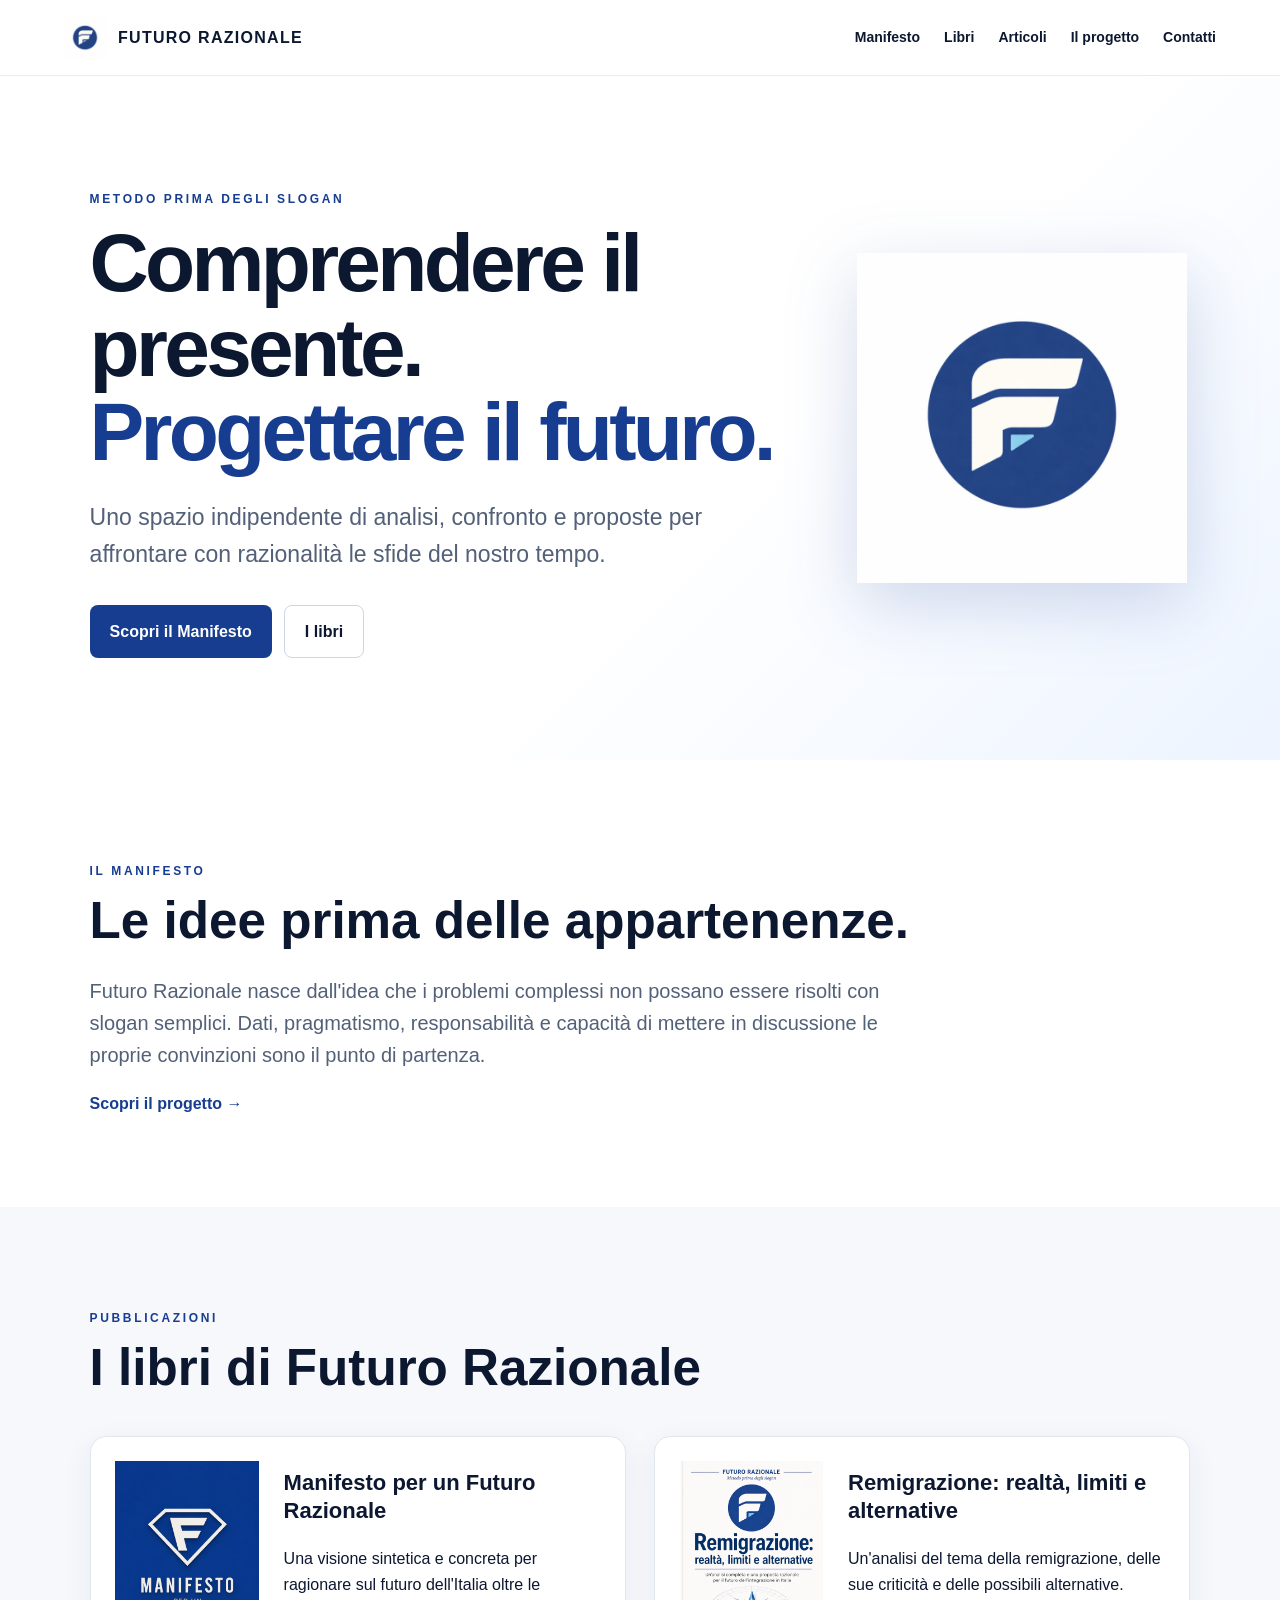
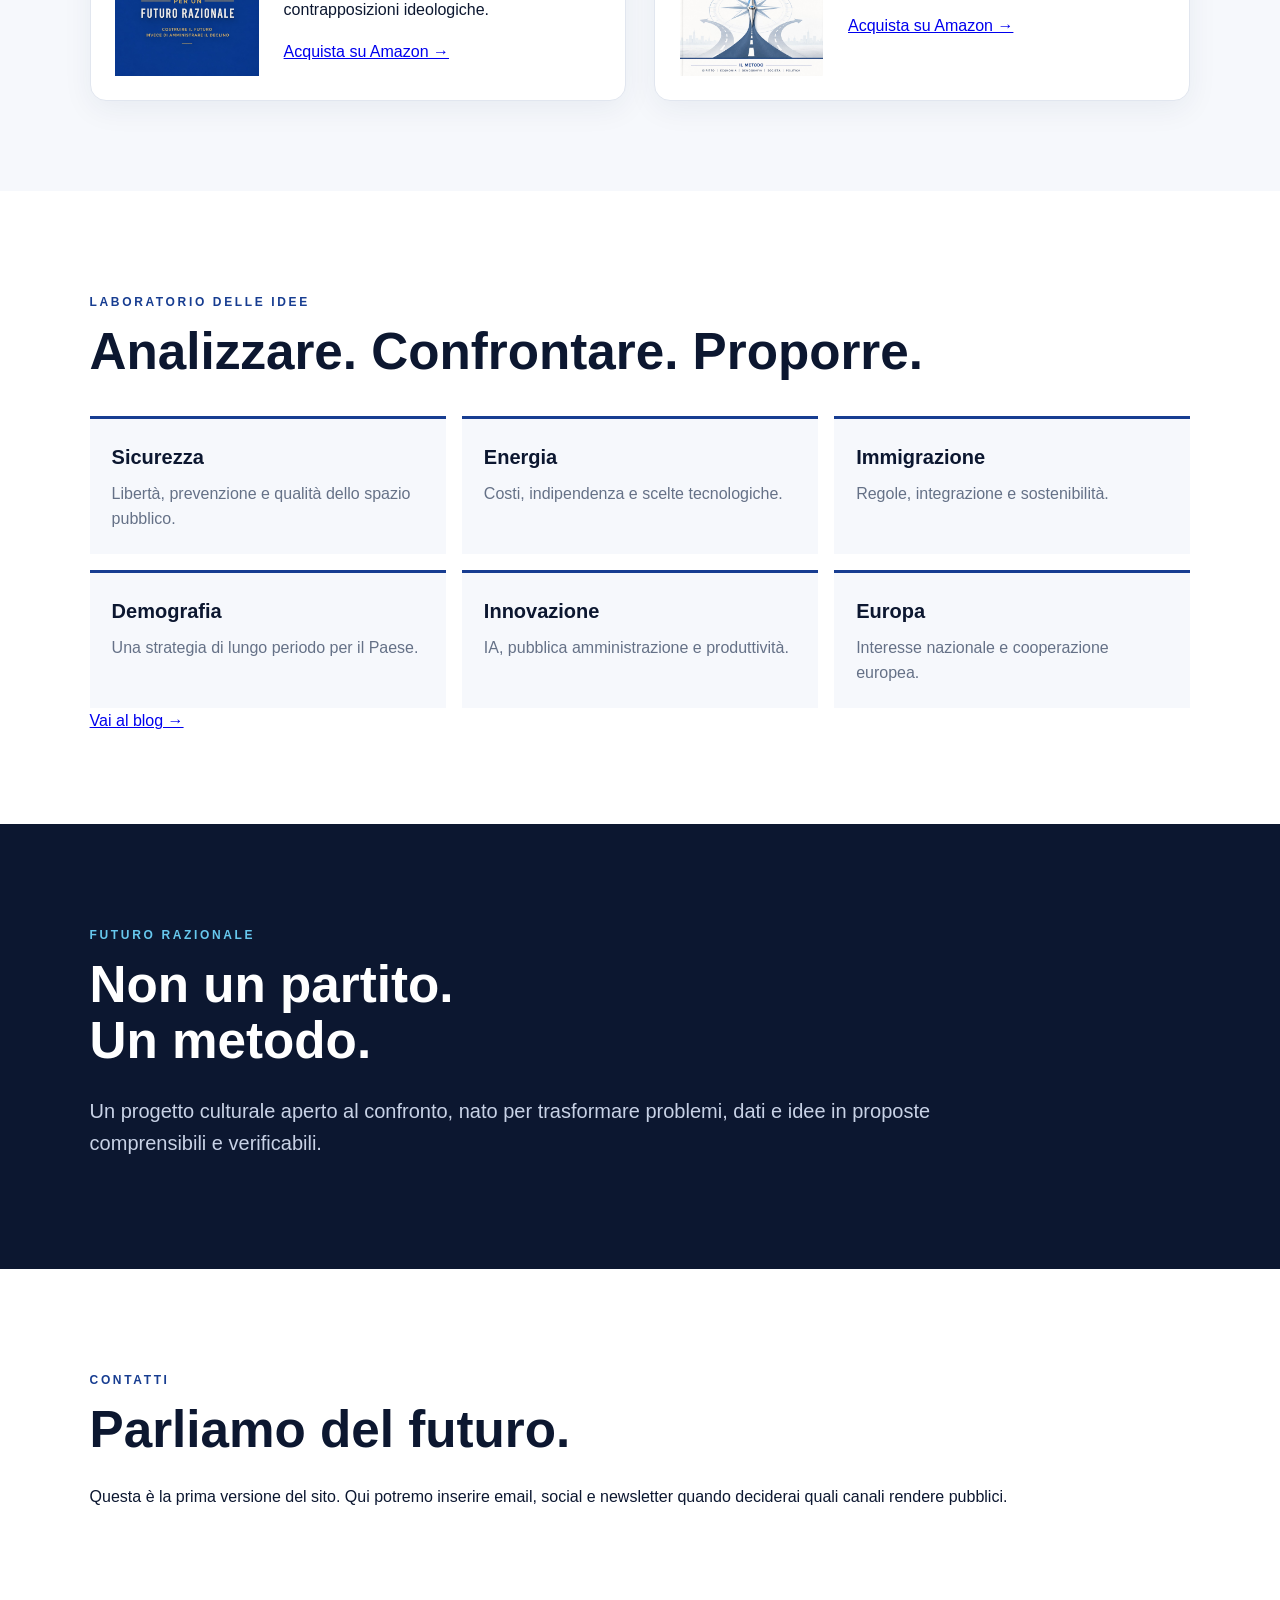
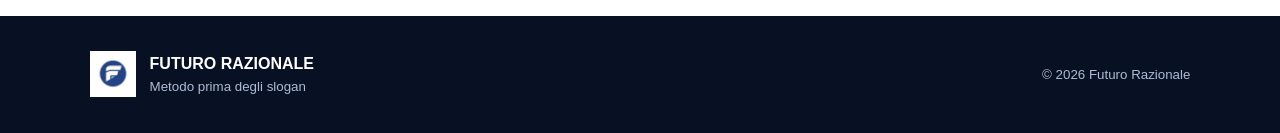
==== index.html @ 42961131 "Update index.html" ====
<!doctype html><html lang="it"><head><meta charset="utf-8"><meta name="viewport" content="width=device-width,initial-scale=1"><title>Futuro Razionale</title><meta name="description" content="Futuro Razionale: metodo prima degli slogan. Idee, analisi e proposte per il futuro."><link rel="icon" href="assets/logo.png"><link rel="stylesheet" href="style.css"></head><body>
<header><a class="brand" href="#home"><img src="assets/logo.png" alt="Logo Futuro Razionale"><span>FUTURO RAZIONALE</span></a><button id="menu"class="menu-toggle" aria-label="Apri menu">☰</button><nav id="nav"class="nav-links"><a href="manifesto.html">Manifesto</a><a href="#libri">Libri</a><a href="#articoli">Articoli</a><a href="#progetto">Il progetto</a><a href="#contatti">Contatti</a></nav></header>
<main><section class="hero" id="home"><div><p class="eyebrow">METODO PRIMA DEGLI SLOGAN</p><h1>Comprendere il presente.<br><span>Progettare il futuro.</span></h1><p class="lead">Uno spazio indipendente di analisi, confronto e proposte per affrontare con razionalità le sfide del nostro tempo.</p><div class="actions"><a class="primary" href="manifesto.html">Scopri il Manifesto</a><a class="secondary" href="#libri">I libri</a></div></div><img class="hero-logo" src="assets/logo.png" alt="Futuro Razionale"></section>
<section id="manifesto" class="section intro"><p class="eyebrow">IL MANIFESTO</p><h2>Le idee prima delle appartenenze.</h2><p>Futuro Razionale nasce dall'idea che i problemi complessi non possano essere risolti con slogan semplici. Dati, pragmatismo, responsabilità e capacità di mettere in discussione le proprie convinzioni sono il punto di partenza.</p><a class="textlink" href="progetto.html">Scopri il progetto →</a></section>
<section id="libri" class="section alt"><p class="eyebrow">PUBBLICAZIONI</p><h2>I libri di Futuro Razionale</h2><div class="books"><article><img src="assets/manifesto.png" alt="Copertina Manifesto per un Futuro Razionale"><div><h3>Manifesto per un Futuro Razionale</h3><p>Una visione sintetica e concreta per ragionare sul futuro dell'Italia oltre le contrapposizioni ideologiche.</p><a class="book-link" href="https://amzn.eu/d/0e67tnmH" target="_blank" rel="noopener noreferrer">Acquista su Amazon →</a></div></article><article><img src="assets/remigrazione.png" alt="Copertina Remigrazione: realtà, limiti e alternative"><div><h3>Remigrazione: realtà, limiti e alternative</h3><p>Un'analisi del tema della remigrazione, delle sue criticità e delle possibili alternative.</p><a class="book-link" href="https://amzn.eu/d/08onGRVN" target="_blank" rel="noopener noreferrer">Acquista su Amazon →</a></div></article></div></section>
<section id="articoli" class="section"><p class="eyebrow">LABORATORIO DELLE IDEE</p><h2>Analizzare. Confrontare. Proporre.</h2><div class="topics"><div><b>Sicurezza</b><span>Libertà, prevenzione e qualità dello spazio pubblico.</span></div><div><b>Energia</b><span>Costi, indipendenza e scelte tecnologiche.</span></div><div><b>Immigrazione</b><span>Regole, integrazione e sostenibilità.</span></div><div><b>Demografia</b><span>Una strategia di lungo periodo per il Paese.</span></div><div><b>Innovazione</b><span>IA, pubblica amministrazione e produttività.</span></div><div><b>Europa</b><span>Interesse nazionale e cooperazione europea.</span></div></div><a class="book-link" href="https://futuro-razionale.blogspot.com/" target="_blank" rel="noopener noreferrer">Vai al blog →</a></section>
<section id="progetto" class="section statement"><p class="eyebrow">FUTURO RAZIONALE</p><h2>Non un partito.<br>Un metodo.</h2><p>Un progetto culturale aperto al confronto, nato per trasformare problemi, dati e idee in proposte comprensibili e verificabili.</p></section>
<section id="contatti" class="section"><p class="eyebrow">CONTATTI</p><h2>Parliamo del futuro.</h2><p>Questa è la prima versione del sito. Qui potremo inserire email, social e newsletter quando deciderai quali canali rendere pubblici.</p></section></main>
<footer><img src="assets/logo.png" alt=""><div><b>FUTURO RAZIONALE</b><small>Metodo prima degli slogan</small></div><small>© 2026 Futuro Razionale</small></footer><script src="script.js"></script></body></html>
---- style.css ----
:root{--blue:#173d91;--dark:#0c1730;--sky:#67c8ee;--paper:#f6f8fc;--gold:#c7a45b}*{box-sizing:border-box}html{scroll-behavior:smooth}body{margin:0;font-family:Arial,Helvetica,sans-serif;color:var(--dark);background:#fff;line-height:1.6}header{height:76px;display:flex;align-items:center;justify-content:space-between;padding:0 max(5vw,22px);position:sticky;top:0;background:rgba(255,255,255,.96);backdrop-filter:blur(10px);z-index:5;border-bottom:1px solid #e8ecf4}.brand{display:flex;align-items:center;gap:12px;text-decoration:none;color:var(--dark);font-weight:800;letter-spacing:.08em}.brand img{width:42px;height:42px}nav{display:flex;gap:24px}nav a{text-decoration:none;color:var(--dark);font-size:14px;font-weight:700}#menu{display:none;border:0;background:none;font-size:26px}.hero{min-height:76vh;display:grid;grid-template-columns:1.35fr .65fr;align-items:center;gap:5vw;padding:80px max(7vw,24px);background:linear-gradient(135deg,#fff 58%,#edf4ff)}h1{font-size:clamp(44px,7vw,82px);line-height:1.03;letter-spacing:-.045em;margin:.15em 0 .3em;max-width:900px}h1 span{color:var(--blue)}.lead{font-size:clamp(18px,2vw,23px);max-width:720px;color:#526078}.eyebrow{font-size:12px;font-weight:900;letter-spacing:.22em;color:var(--blue)}.hero-logo{width:min(330px,75vw);justify-self:center;filter:drop-shadow(0 20px 35px #173d9130)}.actions{display:flex;gap:12px;margin-top:32px;flex-wrap:wrap}.actions a,.textlink{font-weight:800;text-decoration:none}.primary{background:var(--blue);color:white;padding:14px 20px;border-radius:8px}.secondary{border:1px solid #cdd6e6;color:var(--dark);padding:13px 20px;border-radius:8px}.section{padding:90px max(7vw,24px)}.section h2{font-size:clamp(32px,4vw,52px);line-height:1.1;margin:.2em 0 .5em}.intro p:not(.eyebrow),.statement p:not(.eyebrow){font-size:20px;max-width:850px;color:#526078}.textlink{color:var(--blue)}.alt{background:var(--paper)}.books{display:grid;grid-template-columns:1fr 1fr;gap:28px;margin-top:40px}.books article{background:#fff;border:1px solid #e1e6ef;border-radius:16px;padding:24px;display:grid;grid-template-columns:145px 1fr;gap:24px;box-shadow:0 8px 30px #152b5210}.books img{width:145px;max-height:215px;object-fit:contain}.books h3{margin-top:8px;font-size:22px;line-height:1.25}.soon{font-size:13px;color:#738099;font-weight:bold}.topics{display:grid;grid-template-columns:repeat(3,1fr);gap:16px;margin-top:35px}.topics div{border-top:3px solid var(--blue);padding:22px;background:var(--paper);min-height:135px}.topics b{display:block;font-size:20px;margin-bottom:8px}.topics span{color:#657187}.statement{background:var(--dark);color:#fff}.statement .eyebrow{color:var(--sky)}.statement p:not(.eyebrow){color:#c8d2e6}footer{padding:35px max(7vw,24px);display:flex;align-items:center;gap:14px;background:#081124;color:#fff}footer img{width:46px}footer div{display:flex;flex-direction:column;margin-right:auto}footer small{color:#aebbd3}@media(max-width:760px){header{height:68px}.brand span{font-size:13px}#menu{display:block}nav{display:none;position:absolute;top:68px;left:0;right:0;background:white;padding:20px 24px;flex-direction:column;border-bottom:1px solid #ddd}nav.open{display:flex}.hero{grid-template-columns:1fr;padding-top:55px}.hero-logo{width:190px;grid-row:1;justify-self:start}.books{grid-template-columns:1fr}.books article{grid-template-columns:105px 1fr}.books img{width:105px}.topics{grid-template-columns:1fr 1fr}.section{padding-top:65px;padding-bottom:65px}}@media(max-width:470px){.topics{grid-template-columns:1fr}.books article{grid-template-columns:1fr}.books img{width:135px}.hero-logo{width:150px}}
/* ===== PAGINA IL PROGETTO ===== */

.content-grid {
  display: grid;
  grid-template-columns: repeat(3, 1fr);
  gap: 24px;
  margin-top: 32px;
}

.content-card {
  background: #ffffff;
  border: 1px solid #e4e9f2;
  border-radius: 22px;
  padding: 28px;
  box-shadow: 0 10px 30px rgba(20, 55, 110, 0.06);
}

.content-card h3 {
  margin-top: 0;
  margin-bottom: 14px;
  font-size: 1.35rem;
  color: #0d1b38;
}

.content-card p {
  margin: 0;
  line-height: 1.7;
  color: #5d687b;
}

.principles {
  display: grid;
  grid-template-columns: repeat(2, 1fr);
  gap: 24px;
  margin-top: 32px;
}

.principle {
  background: #ffffff;
  border-radius: 20px;
  padding: 26px;
  border: 1px solid #e5eaf2;
}

.principle h3 {
  margin-top: 0;
  margin-bottom: 12px;
  color: #0d1b38;
}

.principle p {
  margin: 0;
  line-height: 1.7;
  color: #5d687b;
}

.narrow {
  max-width: 820px;
}

.body-text {
  font-size: 1.08rem;
  line-height: 1.8;
  color: #5d687b;
  margin-bottom: 20px;
}

.section-light {
  background: #f6f8fc;
}

.section-blue {
  background: #173f91;
  color: #ffffff;
}

.eyebrow-light {
  color: #9ddfff;
}

.light-title {
  color: #ffffff;
}

.light-text {
  color: rgba(255, 255, 255, 0.86);
  font-size: 1.08rem;
  line-height: 1.8;
  margin-bottom: 28px;
}

.button-light {
  display: inline-block;
  background: #ffffff;
  color: #173f91;
  padding: 14px 22px;
  border-radius: 12px;
  text-decoration: none;
  font-weight: 700;
}

.progetto-page .hero {
  padding-top: 72px;
  padding-bottom: 72px;
}

.progetto-page .hero-grid {
  align-items: center;
  gap: 56px;
}

.progetto-page .hero-visual img {
  width: min(100%, 360px);
  max-width: 360px;
  margin: 0 auto;
  display: block;
}

.progetto-page .section {
  padding-top: 84px;
  padding-bottom: 84px;
}

@media (max-width: 800px) {

  .content-grid,
  .principles {
    grid-template-columns: 1fr;
  }

  .progetto-page .hero {
    padding-top: 48px;
    padding-bottom: 48px;
  }

  .progetto-page .hero-grid {
    gap: 32px;
  }

  .progetto-page .hero-visual img {
    width: 210px;
    max-width: 210px;
  }

  .progetto-page .section {
    padding-top: 58px;
    padding-bottom: 58px;
  }

  .content-card,
  .principle {
    padding: 22px;
  }

  .body-text,
  .light-text {
    font-size: 1rem;
    line-height: 1.7;
  }
}
/* Menu mobile Home */
#nav {
  display: none;
}

#nav.open {
  display: flex;
  flex-direction: column;
  gap: 16px;
}

@media (min-width: 801px) {
  #nav {
    display: flex;
  }
}
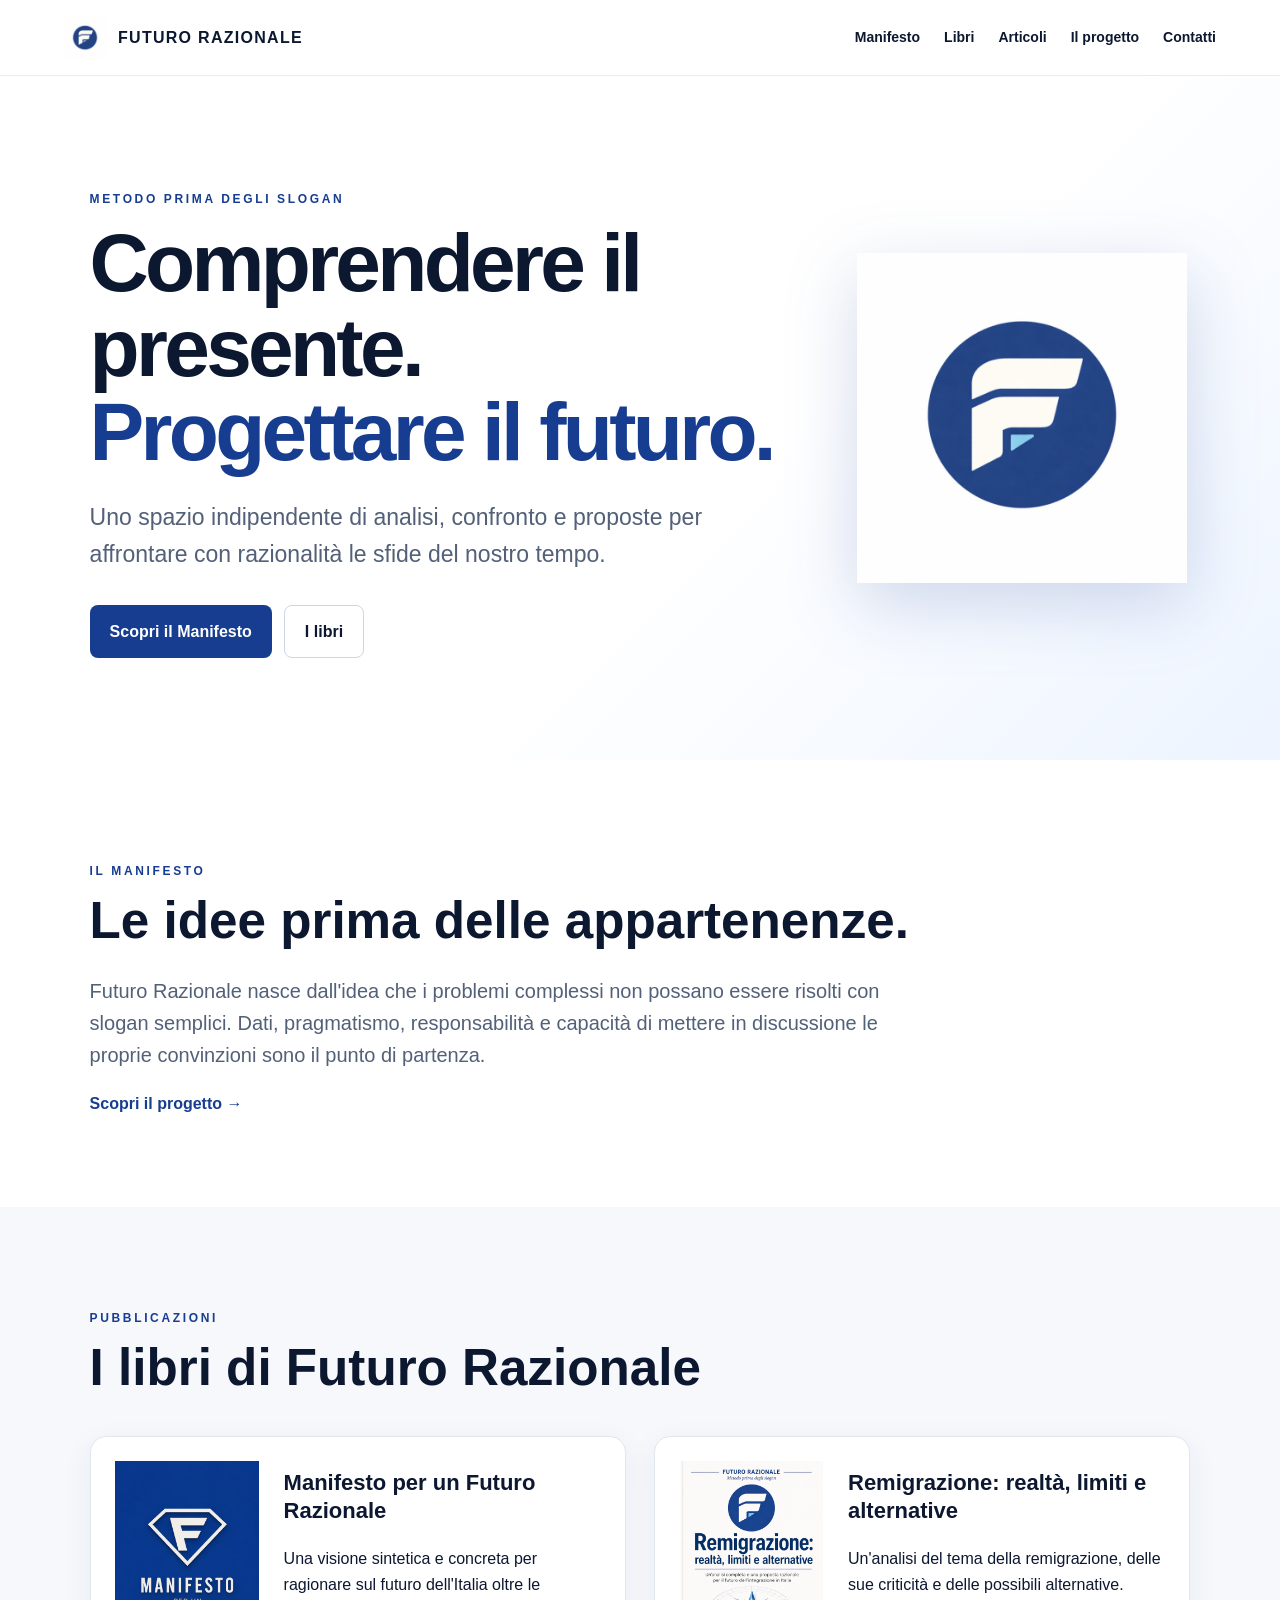
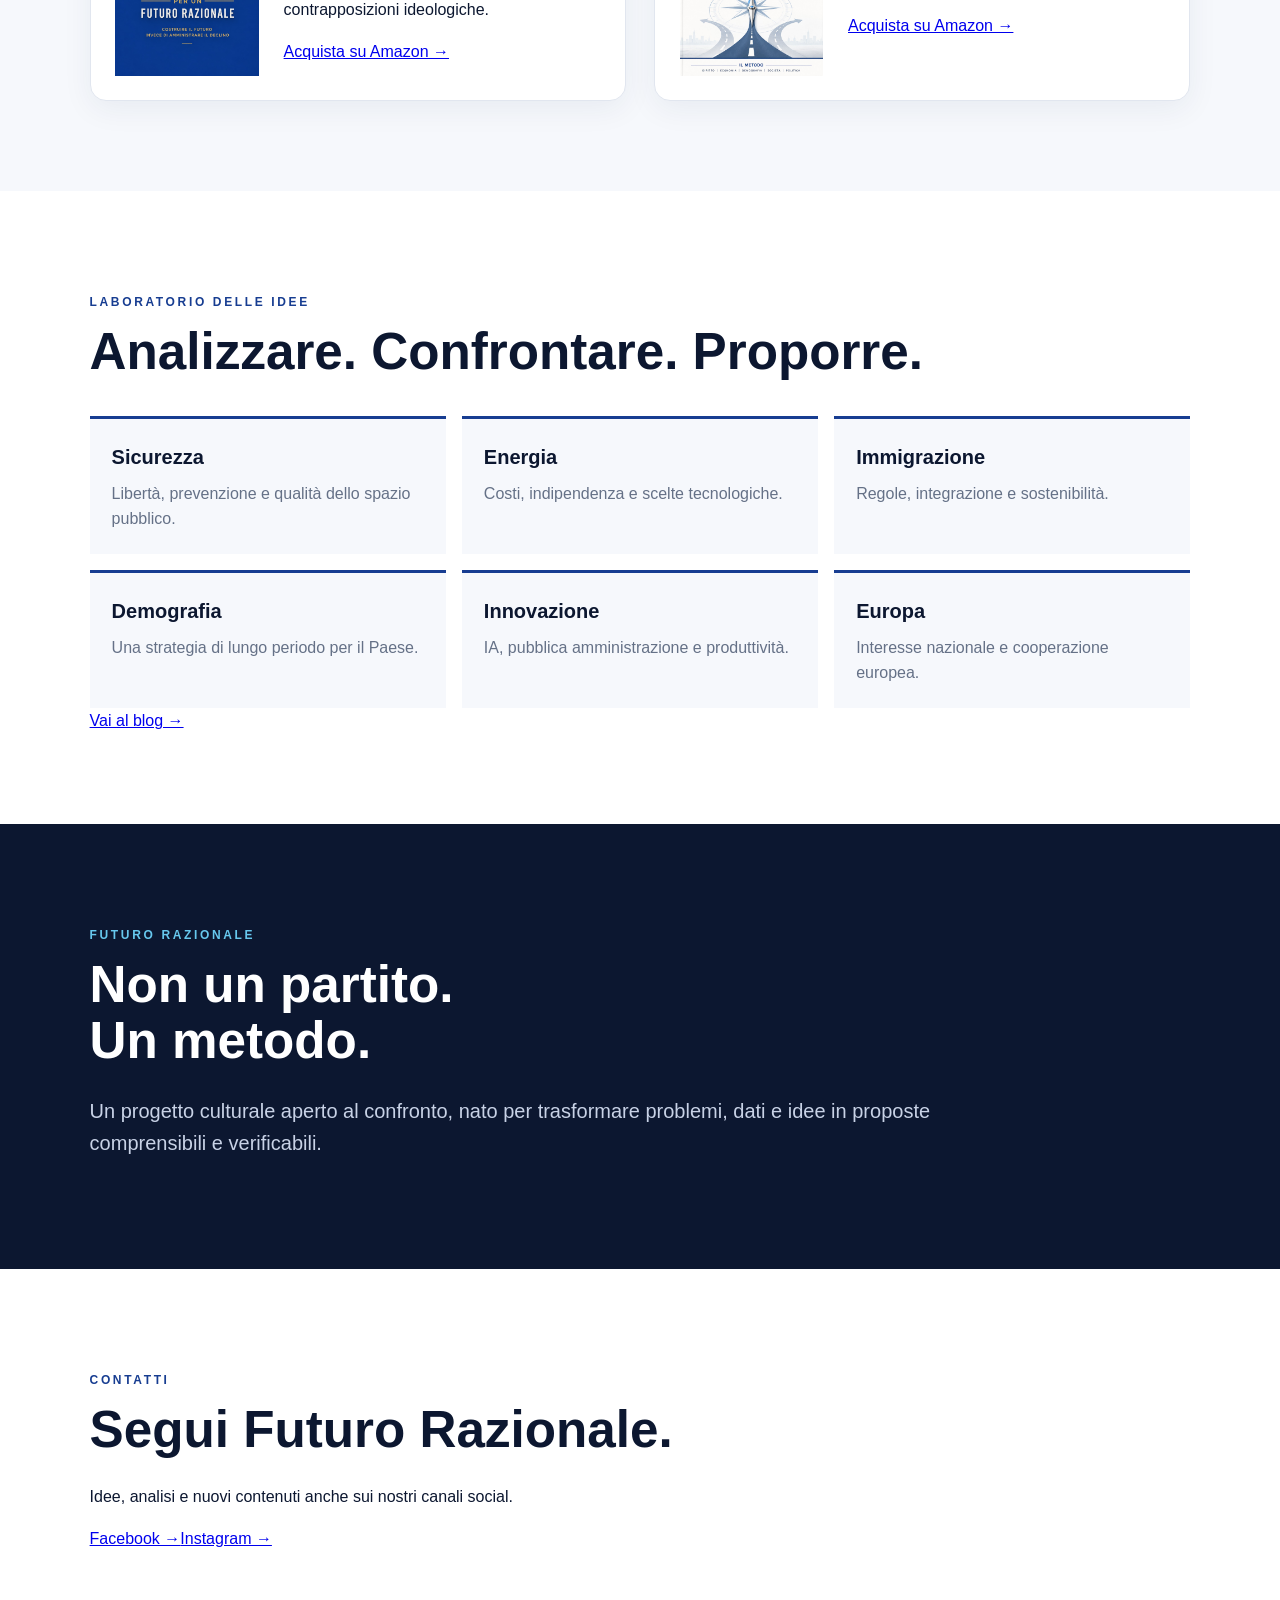
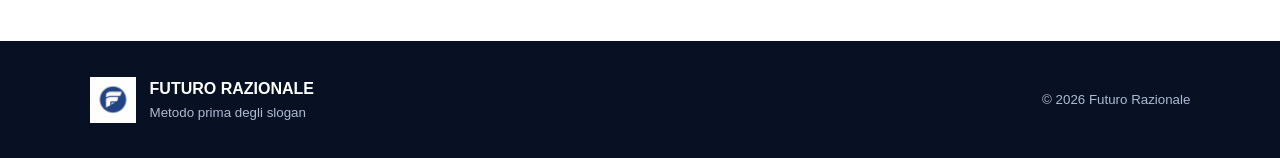
==== commit 0d69f6e7: "Update index.html" ====
--- a/index.html
+++ b/index.html
@@ -5,5 +5,5 @@
 <section id="libri" class="section alt"><p class="eyebrow">PUBBLICAZIONI</p><h2>I libri di Futuro Razionale</h2><div class="books"><article><img src="assets/manifesto.png" alt="Copertina Manifesto per un Futuro Razionale"><div><h3>Manifesto per un Futuro Razionale</h3><p>Una visione sintetica e concreta per ragionare sul futuro dell'Italia oltre le contrapposizioni ideologiche.</p><a class="book-link" href="https://amzn.eu/d/0e67tnmH" target="_blank" rel="noopener noreferrer">Acquista su Amazon →</a></div></article><article><img src="assets/remigrazione.png" alt="Copertina Remigrazione: realtà, limiti e alternative"><div><h3>Remigrazione: realtà, limiti e alternative</h3><p>Un'analisi del tema della remigrazione, delle sue criticità e delle possibili alternative.</p><a class="book-link" href="https://amzn.eu/d/08onGRVN" target="_blank" rel="noopener noreferrer">Acquista su Amazon →</a></div></article></div></section>
 <section id="articoli" class="section"><p class="eyebrow">LABORATORIO DELLE IDEE</p><h2>Analizzare. Confrontare. Proporre.</h2><div class="topics"><div><b>Sicurezza</b><span>Libertà, prevenzione e qualità dello spazio pubblico.</span></div><div><b>Energia</b><span>Costi, indipendenza e scelte tecnologiche.</span></div><div><b>Immigrazione</b><span>Regole, integrazione e sostenibilità.</span></div><div><b>Demografia</b><span>Una strategia di lungo periodo per il Paese.</span></div><div><b>Innovazione</b><span>IA, pubblica amministrazione e produttività.</span></div><div><b>Europa</b><span>Interesse nazionale e cooperazione europea.</span></div></div><a class="book-link" href="https://futuro-razionale.blogspot.com/" target="_blank" rel="noopener noreferrer">Vai al blog →</a></section>
 <section id="progetto" class="section statement"><p class="eyebrow">FUTURO RAZIONALE</p><h2>Non un partito.<br>Un metodo.</h2><p>Un progetto culturale aperto al confronto, nato per trasformare problemi, dati e idee in proposte comprensibili e verificabili.</p></section>
-<section id="contatti" class="section"><p class="eyebrow">CONTATTI</p><h2>Parliamo del futuro.</h2><p>Questa è la prima versione del sito. Qui potremo inserire email, social e newsletter quando deciderai quali canali rendere pubblici.</p></section></main>
+<section id="contatti" class="section"><p class="eyebrow">CONTATTI</p><h2>Segui Futuro Razionale.</h2><p>Idee, analisi e nuovi contenuti anche sui nostri canali social.</p><div class="social-links"><a href="https://www.facebook.com/61587157147143/" target="_blank" rel="noopener noreferrer">Facebook →</a><a href="https://www.instagram.com/futurorazionale/" target="_blank" rel="noopener noreferrer">Instagram →</a></div></section>
 <footer><img src="assets/logo.png" alt=""><div><b>FUTURO RAZIONALE</b><small>Metodo prima degli slogan</small></div><small>© 2026 Futuro Razionale</small></footer><script src="script.js"></script></body></html>
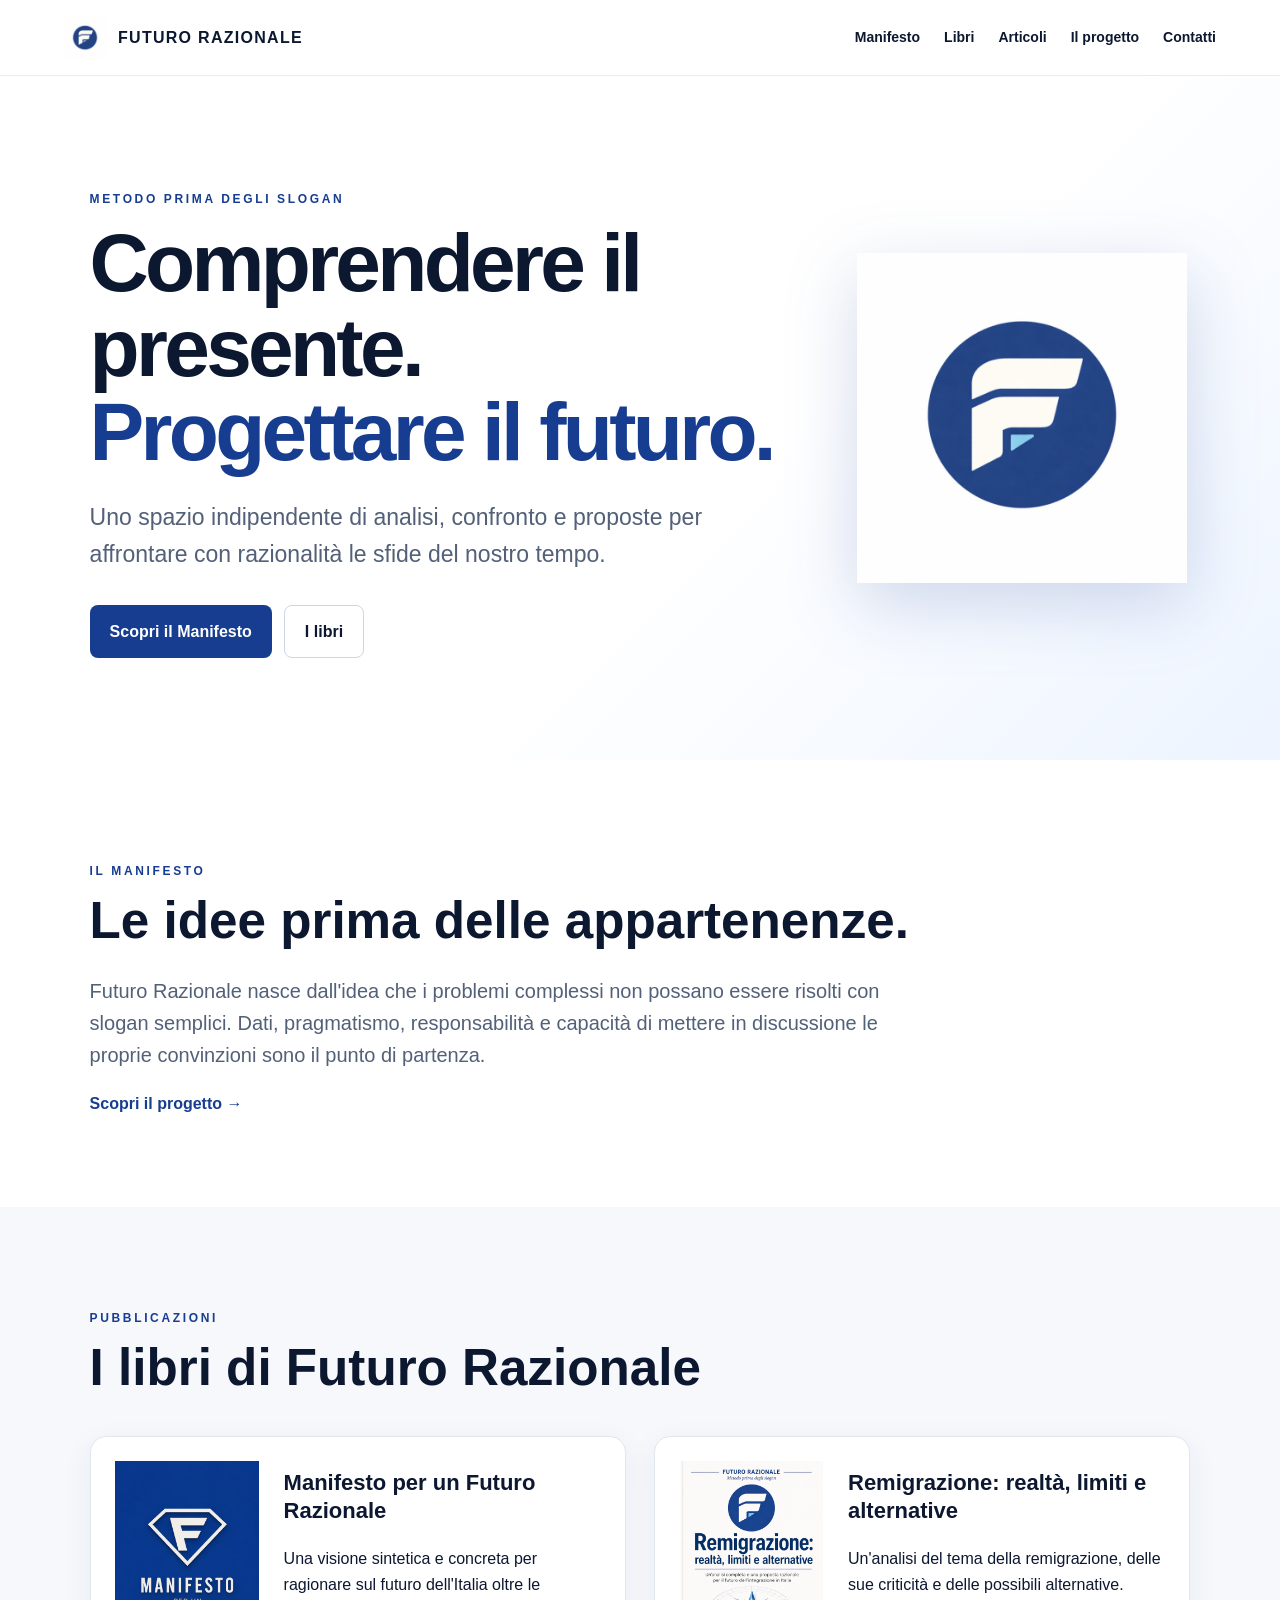
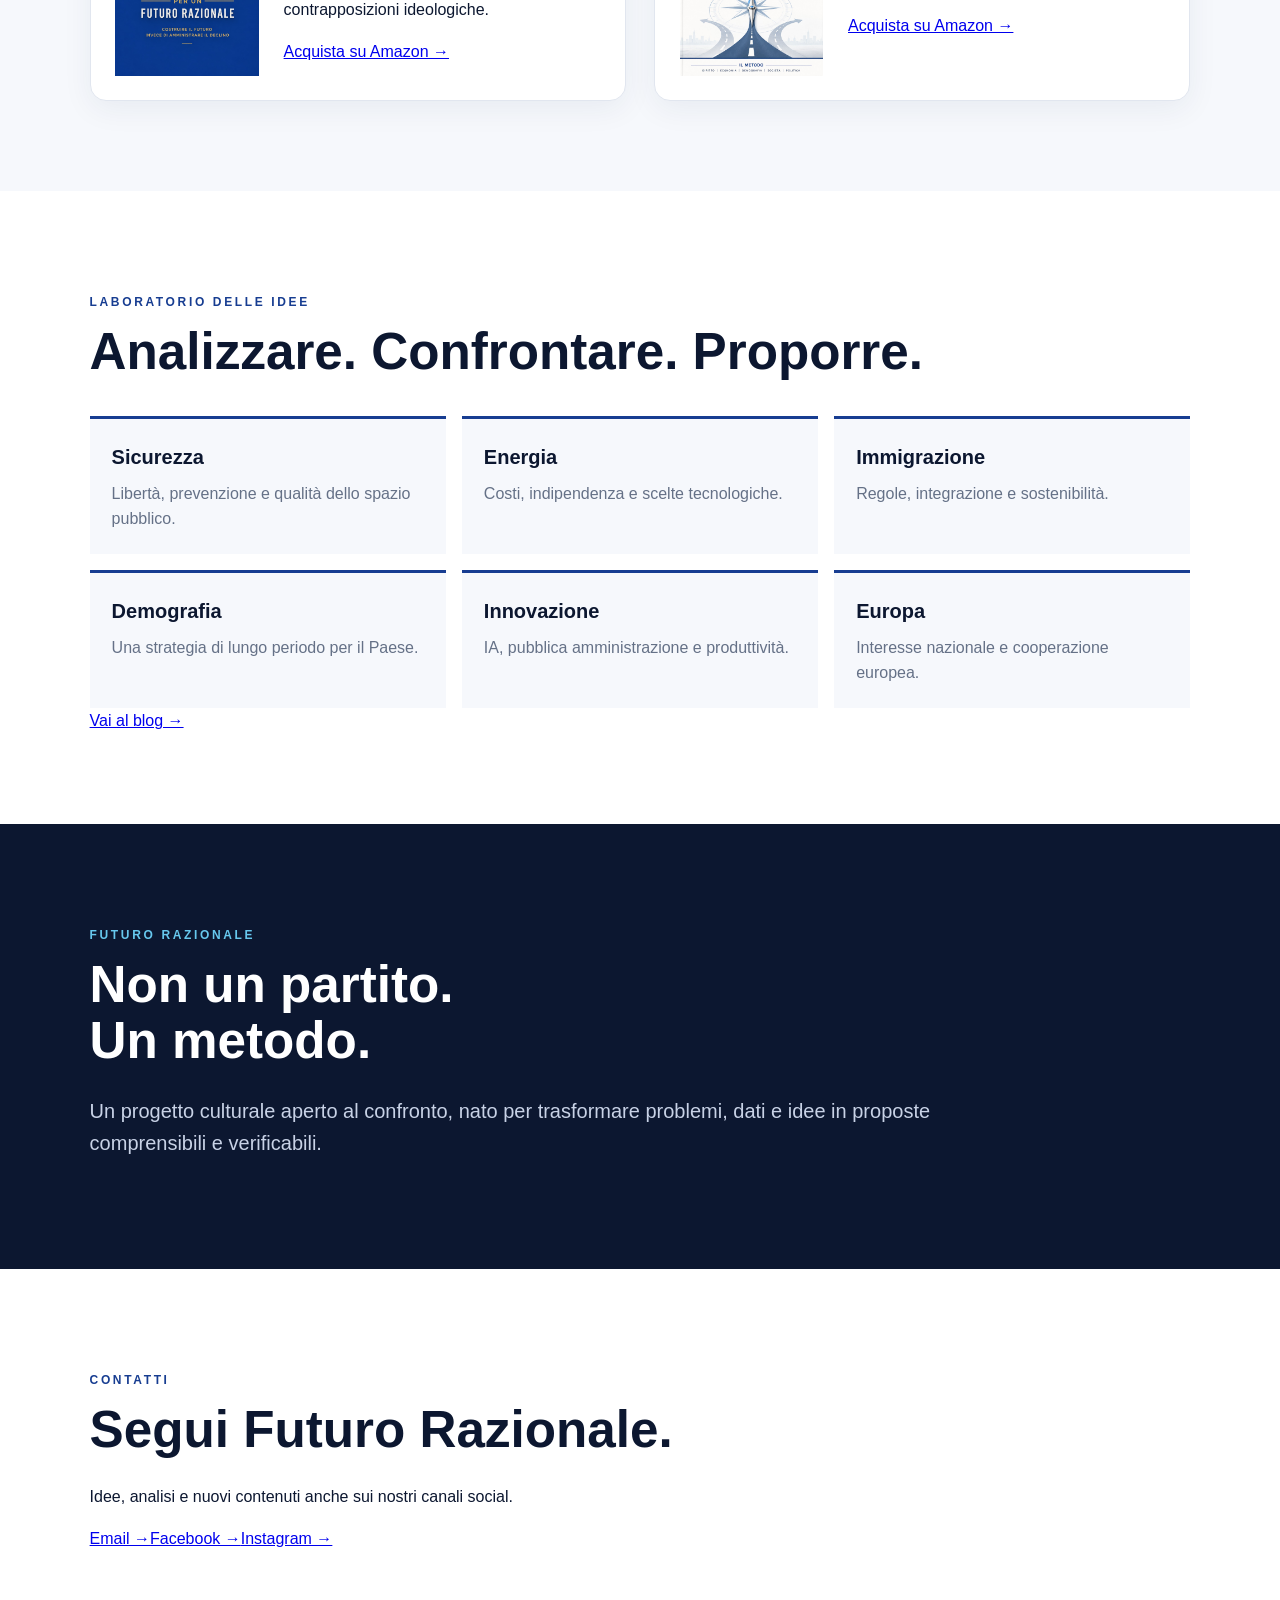
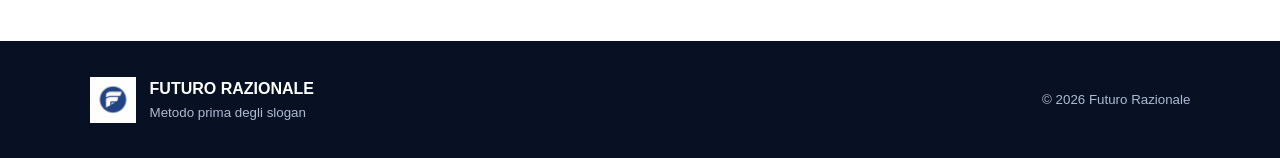
==== commit 1ef20137: "Update index.html" ====
--- a/index.html
+++ b/index.html
@@ -5,5 +5,5 @@
 <section id="libri" class="section alt"><p class="eyebrow">PUBBLICAZIONI</p><h2>I libri di Futuro Razionale</h2><div class="books"><article><img src="assets/manifesto.png" alt="Copertina Manifesto per un Futuro Razionale"><div><h3>Manifesto per un Futuro Razionale</h3><p>Una visione sintetica e concreta per ragionare sul futuro dell'Italia oltre le contrapposizioni ideologiche.</p><a class="book-link" href="https://amzn.eu/d/0e67tnmH" target="_blank" rel="noopener noreferrer">Acquista su Amazon →</a></div></article><article><img src="assets/remigrazione.png" alt="Copertina Remigrazione: realtà, limiti e alternative"><div><h3>Remigrazione: realtà, limiti e alternative</h3><p>Un'analisi del tema della remigrazione, delle sue criticità e delle possibili alternative.</p><a class="book-link" href="https://amzn.eu/d/08onGRVN" target="_blank" rel="noopener noreferrer">Acquista su Amazon →</a></div></article></div></section>
 <section id="articoli" class="section"><p class="eyebrow">LABORATORIO DELLE IDEE</p><h2>Analizzare. Confrontare. Proporre.</h2><div class="topics"><div><b>Sicurezza</b><span>Libertà, prevenzione e qualità dello spazio pubblico.</span></div><div><b>Energia</b><span>Costi, indipendenza e scelte tecnologiche.</span></div><div><b>Immigrazione</b><span>Regole, integrazione e sostenibilità.</span></div><div><b>Demografia</b><span>Una strategia di lungo periodo per il Paese.</span></div><div><b>Innovazione</b><span>IA, pubblica amministrazione e produttività.</span></div><div><b>Europa</b><span>Interesse nazionale e cooperazione europea.</span></div></div><a class="book-link" href="https://futuro-razionale.blogspot.com/" target="_blank" rel="noopener noreferrer">Vai al blog →</a></section>
 <section id="progetto" class="section statement"><p class="eyebrow">FUTURO RAZIONALE</p><h2>Non un partito.<br>Un metodo.</h2><p>Un progetto culturale aperto al confronto, nato per trasformare problemi, dati e idee in proposte comprensibili e verificabili.</p></section>
-<section id="contatti" class="section"><p class="eyebrow">CONTATTI</p><h2>Segui Futuro Razionale.</h2><p>Idee, analisi e nuovi contenuti anche sui nostri canali social.</p><div class="social-links"><a href="https://www.facebook.com/61587157147143/" target="_blank" rel="noopener noreferrer">Facebook →</a><a href="https://www.instagram.com/futurorazionale/" target="_blank" rel="noopener noreferrer">Instagram →</a></div></section>
+<section id="contatti" class="section"><p class="eyebrow">CONTATTI</p><h2>Segui Futuro Razionale.</h2><p>Idee, analisi e nuovi contenuti anche sui nostri canali social.</p><div class="social-links"><a href="mailto:info@futurorazionale.it">Email →</a><a href="https://www.facebook.com/61587157147143/" target="_blank" rel="noopener noreferrer">Facebook →</a><a href="https://www.instagram.com/futurorazionale/" target="_blank" rel="noopener noreferrer">Instagram →</a></div></section>
 <footer><img src="assets/logo.png" alt=""><div><b>FUTURO RAZIONALE</b><small>Metodo prima degli slogan</small></div><small>© 2026 Futuro Razionale</small></footer><script src="script.js"></script></body></html>
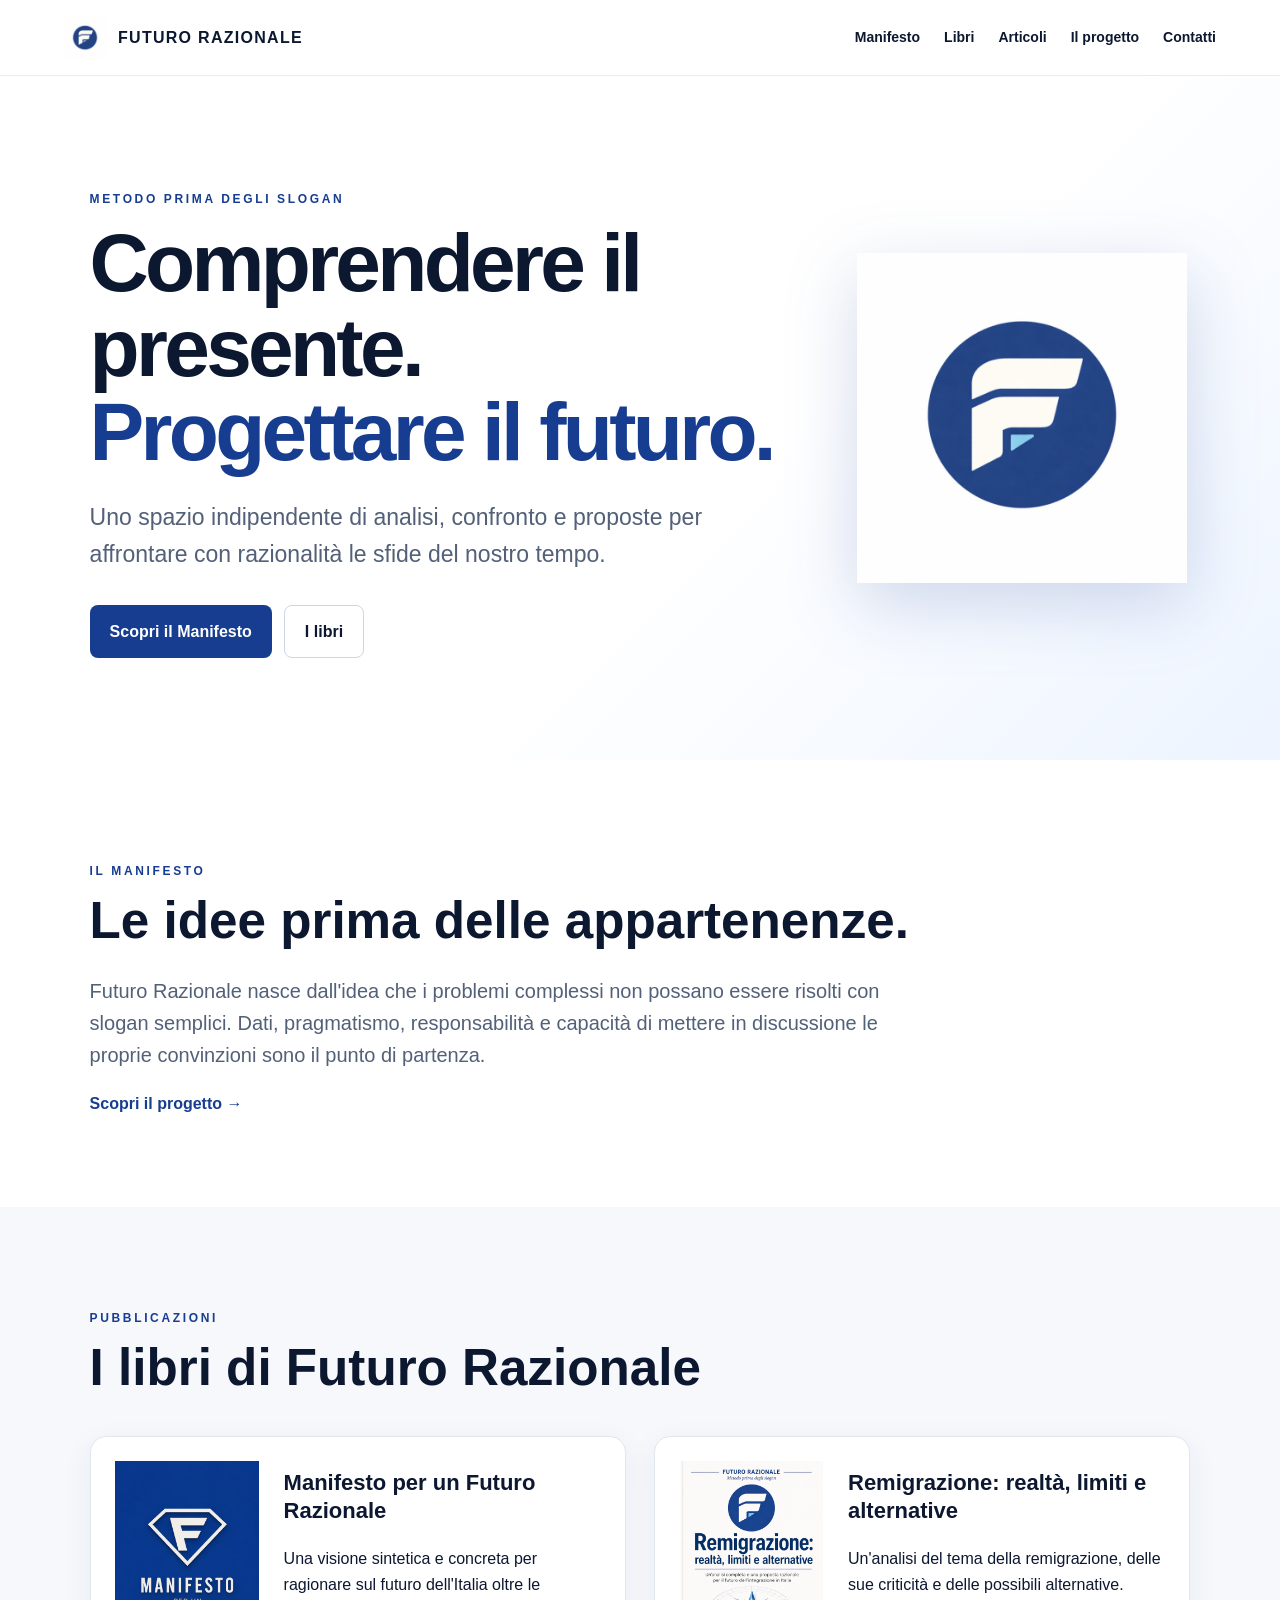
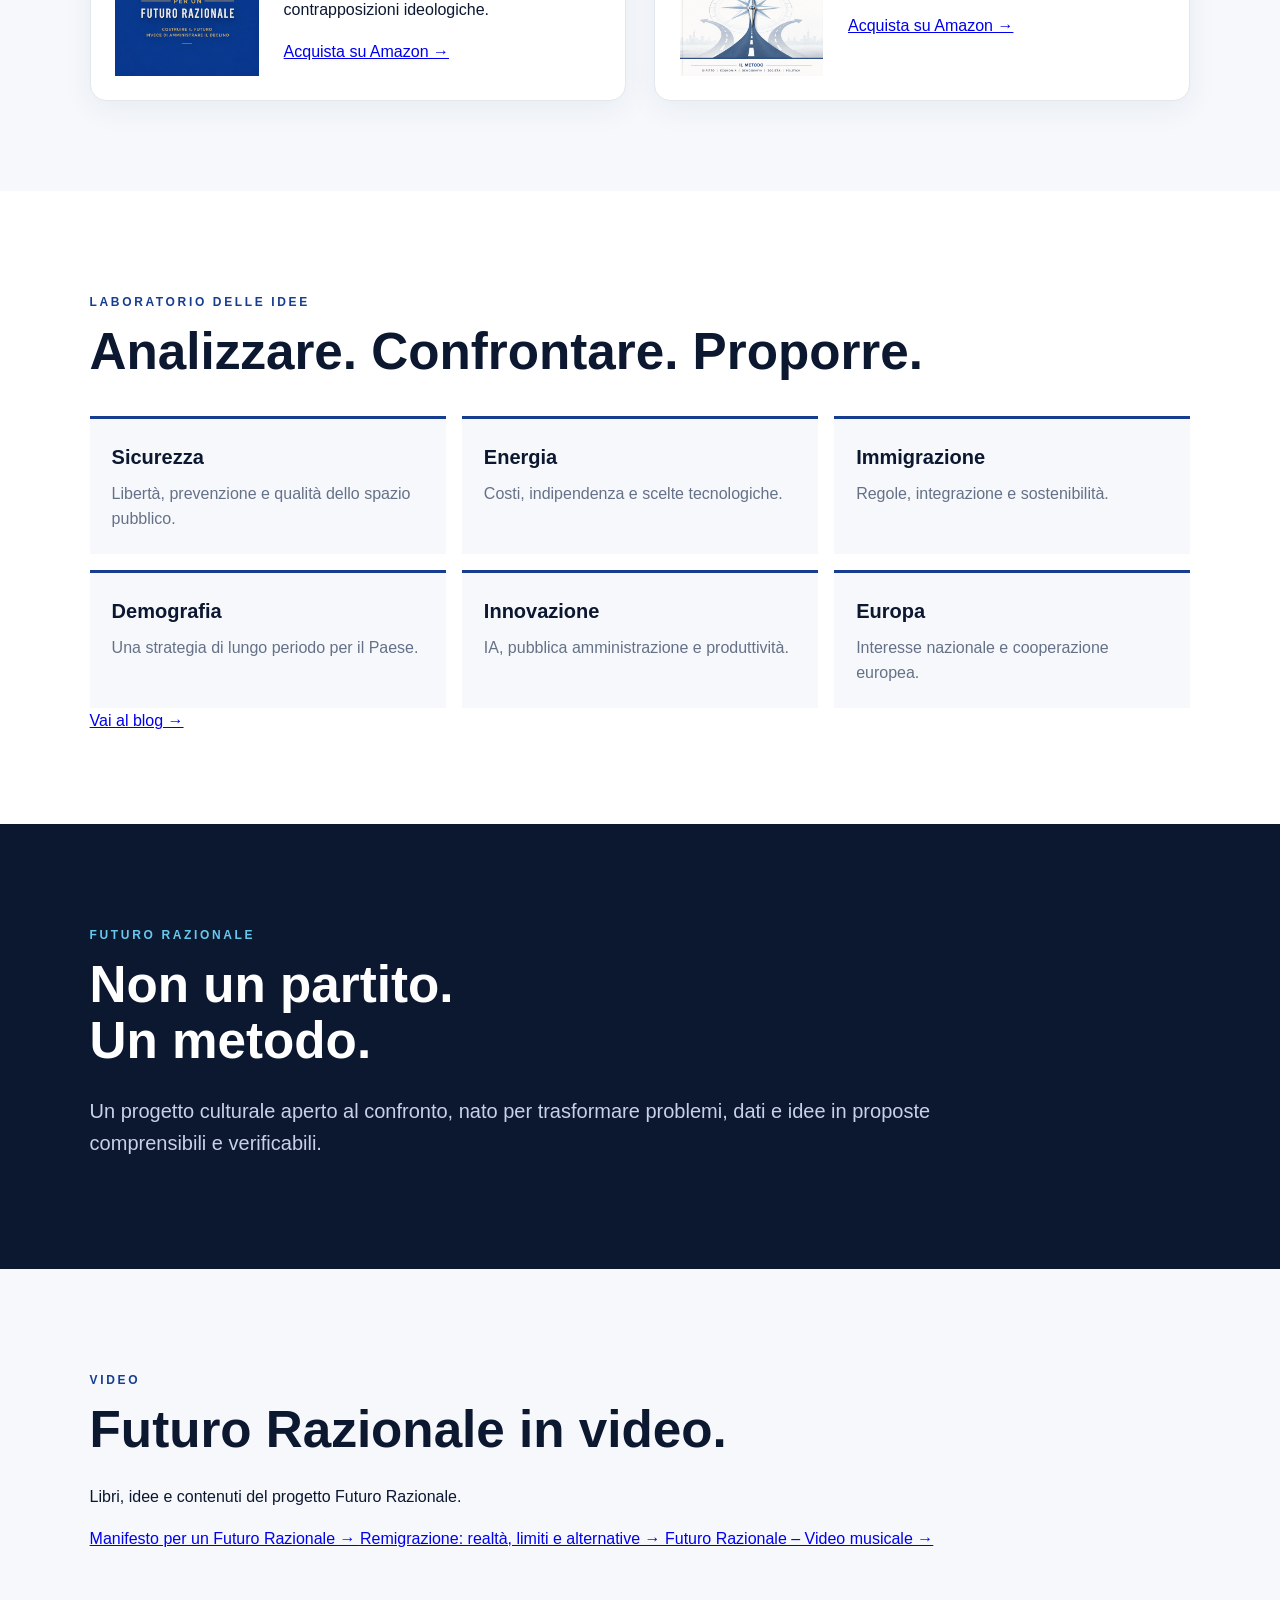
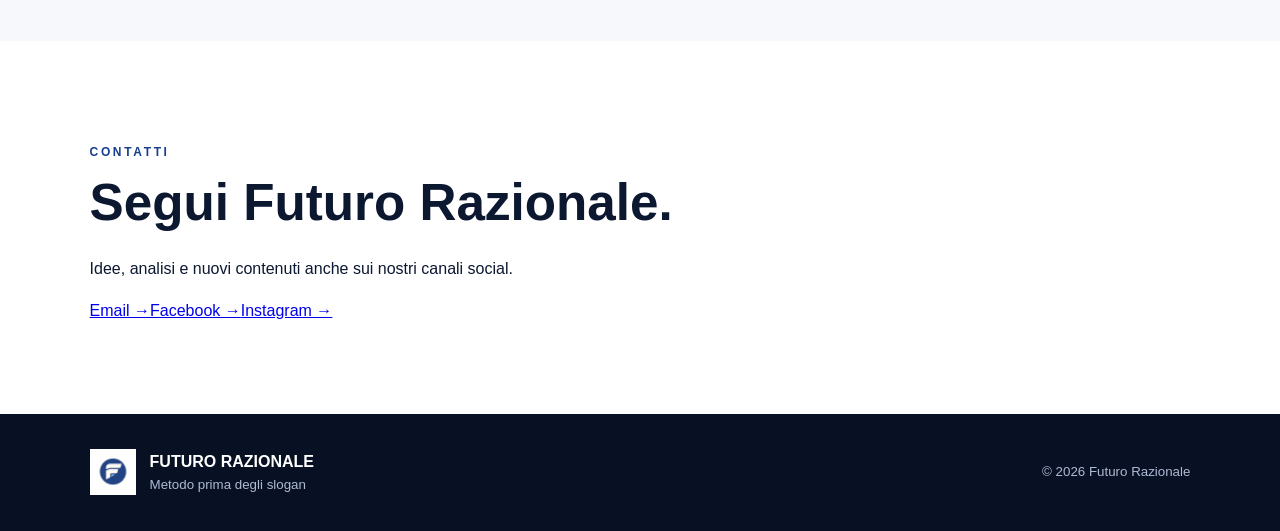
==== commit 56b93397: "Update index.html" ====
--- a/index.html
+++ b/index.html
@@ -5,5 +5,24 @@
 <section id="libri" class="section alt"><p class="eyebrow">PUBBLICAZIONI</p><h2>I libri di Futuro Razionale</h2><div class="books"><article><img src="assets/manifesto.png" alt="Copertina Manifesto per un Futuro Razionale"><div><h3>Manifesto per un Futuro Razionale</h3><p>Una visione sintetica e concreta per ragionare sul futuro dell'Italia oltre le contrapposizioni ideologiche.</p><a class="book-link" href="https://amzn.eu/d/0e67tnmH" target="_blank" rel="noopener noreferrer">Acquista su Amazon →</a></div></article><article><img src="assets/remigrazione.png" alt="Copertina Remigrazione: realtà, limiti e alternative"><div><h3>Remigrazione: realtà, limiti e alternative</h3><p>Un'analisi del tema della remigrazione, delle sue criticità e delle possibili alternative.</p><a class="book-link" href="https://amzn.eu/d/08onGRVN" target="_blank" rel="noopener noreferrer">Acquista su Amazon →</a></div></article></div></section>
 <section id="articoli" class="section"><p class="eyebrow">LABORATORIO DELLE IDEE</p><h2>Analizzare. Confrontare. Proporre.</h2><div class="topics"><div><b>Sicurezza</b><span>Libertà, prevenzione e qualità dello spazio pubblico.</span></div><div><b>Energia</b><span>Costi, indipendenza e scelte tecnologiche.</span></div><div><b>Immigrazione</b><span>Regole, integrazione e sostenibilità.</span></div><div><b>Demografia</b><span>Una strategia di lungo periodo per il Paese.</span></div><div><b>Innovazione</b><span>IA, pubblica amministrazione e produttività.</span></div><div><b>Europa</b><span>Interesse nazionale e cooperazione europea.</span></div></div><a class="book-link" href="https://futuro-razionale.blogspot.com/" target="_blank" rel="noopener noreferrer">Vai al blog →</a></section>
 <section id="progetto" class="section statement"><p class="eyebrow">FUTURO RAZIONALE</p><h2>Non un partito.<br>Un metodo.</h2><p>Un progetto culturale aperto al confronto, nato per trasformare problemi, dati e idee in proposte comprensibili e verificabili.</p></section>
+<section id="video" class="section alt">
+  <p class="eyebrow">VIDEO</p>
+  <h2>Futuro Razionale in video.</h2>
+  <p>Libri, idee e contenuti del progetto Futuro Razionale.</p>
+
+  <div class="social-links">
+    <a href="https://www.facebook.com/share/v/18sSNivaEp/" target="_blank" rel="noopener noreferrer">
+      Manifesto per un Futuro Razionale →
+    </a>
+
+    <a href="https://www.facebook.com/share/v/1CPV8C1LsQ/" target="_blank" rel="noopener noreferrer">
+      Remigrazione: realtà, limiti e alternative →
+    </a>
+
+    <a href="https://www.facebook.com/share/v/189gryUTBy/" target="_blank" rel="noopener noreferrer">
+      Futuro Razionale – Video musicale →
+    </a>
+  </div>
+</section>
 <section id="contatti" class="section"><p class="eyebrow">CONTATTI</p><h2>Segui Futuro Razionale.</h2><p>Idee, analisi e nuovi contenuti anche sui nostri canali social.</p><div class="social-links"><a href="mailto:info@futurorazionale.it">Email →</a><a href="https://www.facebook.com/61587157147143/" target="_blank" rel="noopener noreferrer">Facebook →</a><a href="https://www.instagram.com/futurorazionale/" target="_blank" rel="noopener noreferrer">Instagram →</a></div></section>
 <footer><img src="assets/logo.png" alt=""><div><b>FUTURO RAZIONALE</b><small>Metodo prima degli slogan</small></div><small>© 2026 Futuro Razionale</small></footer><script src="script.js"></script></body></html>
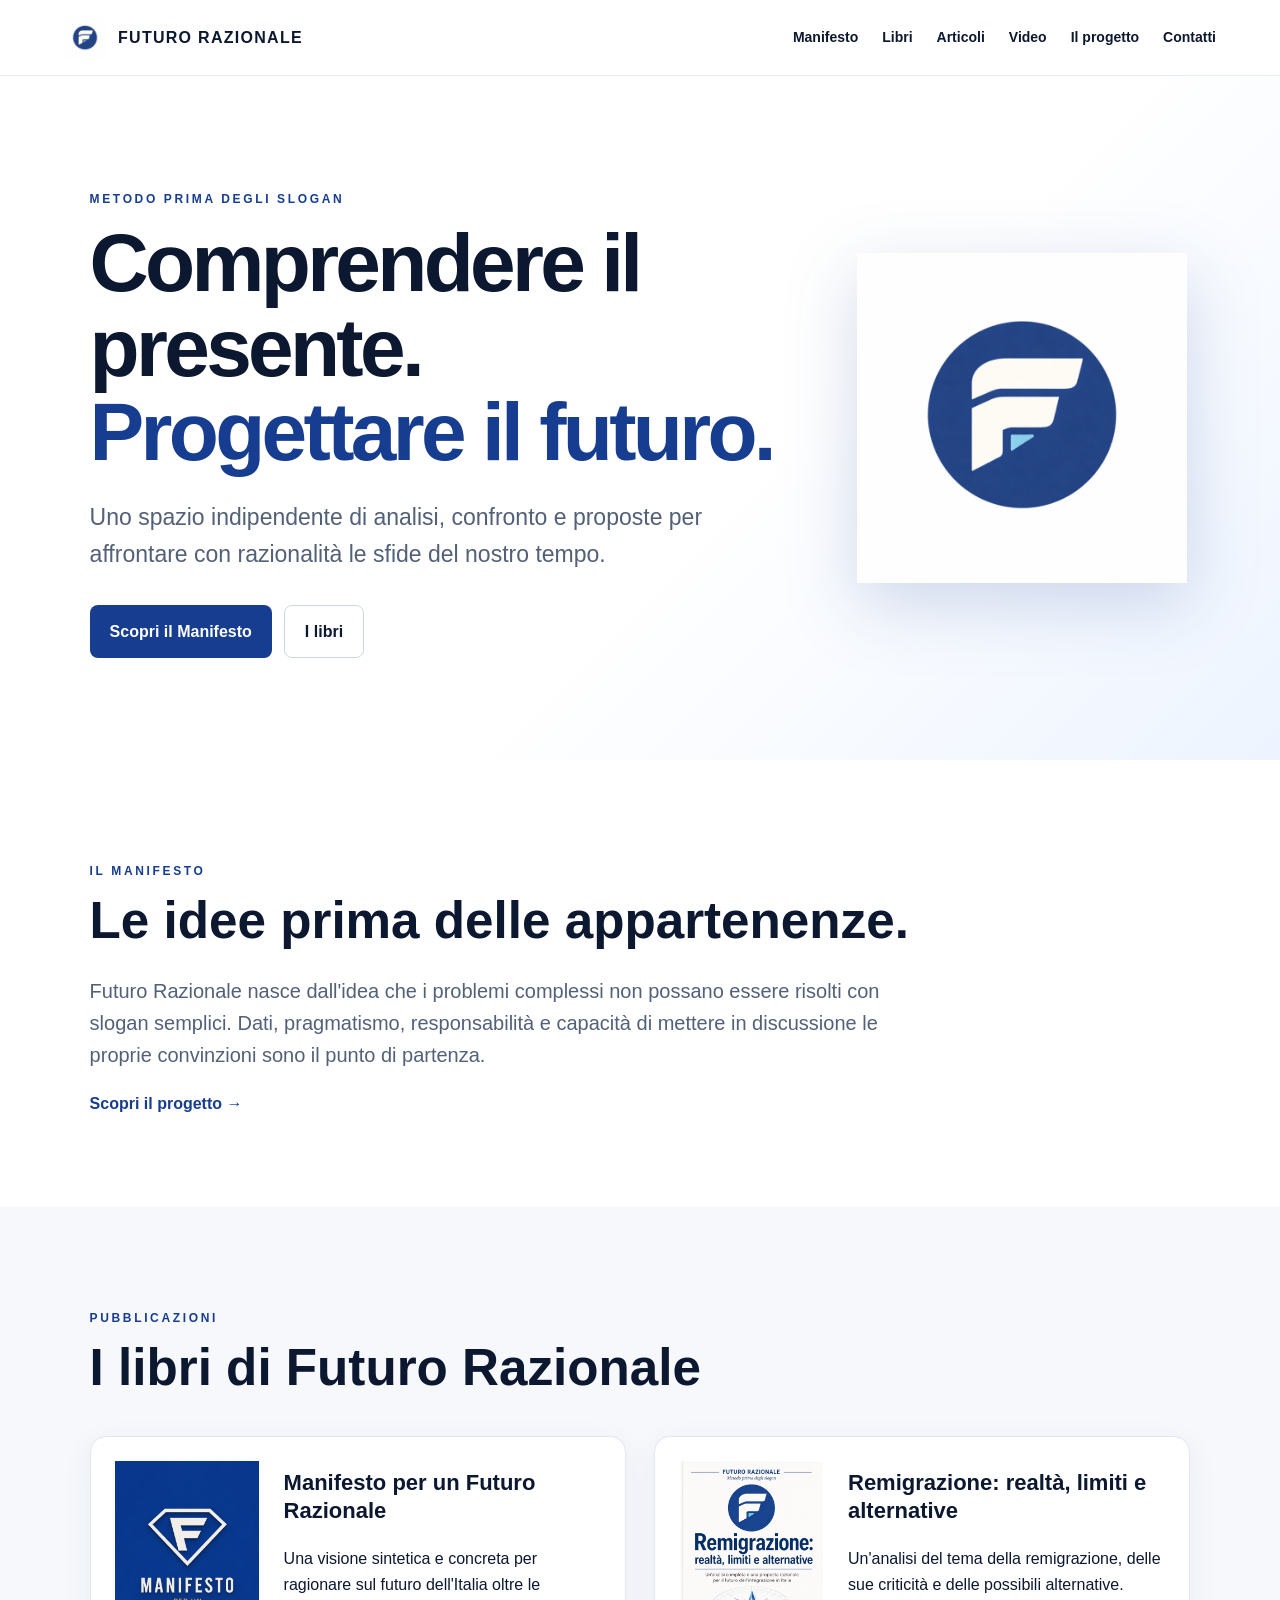
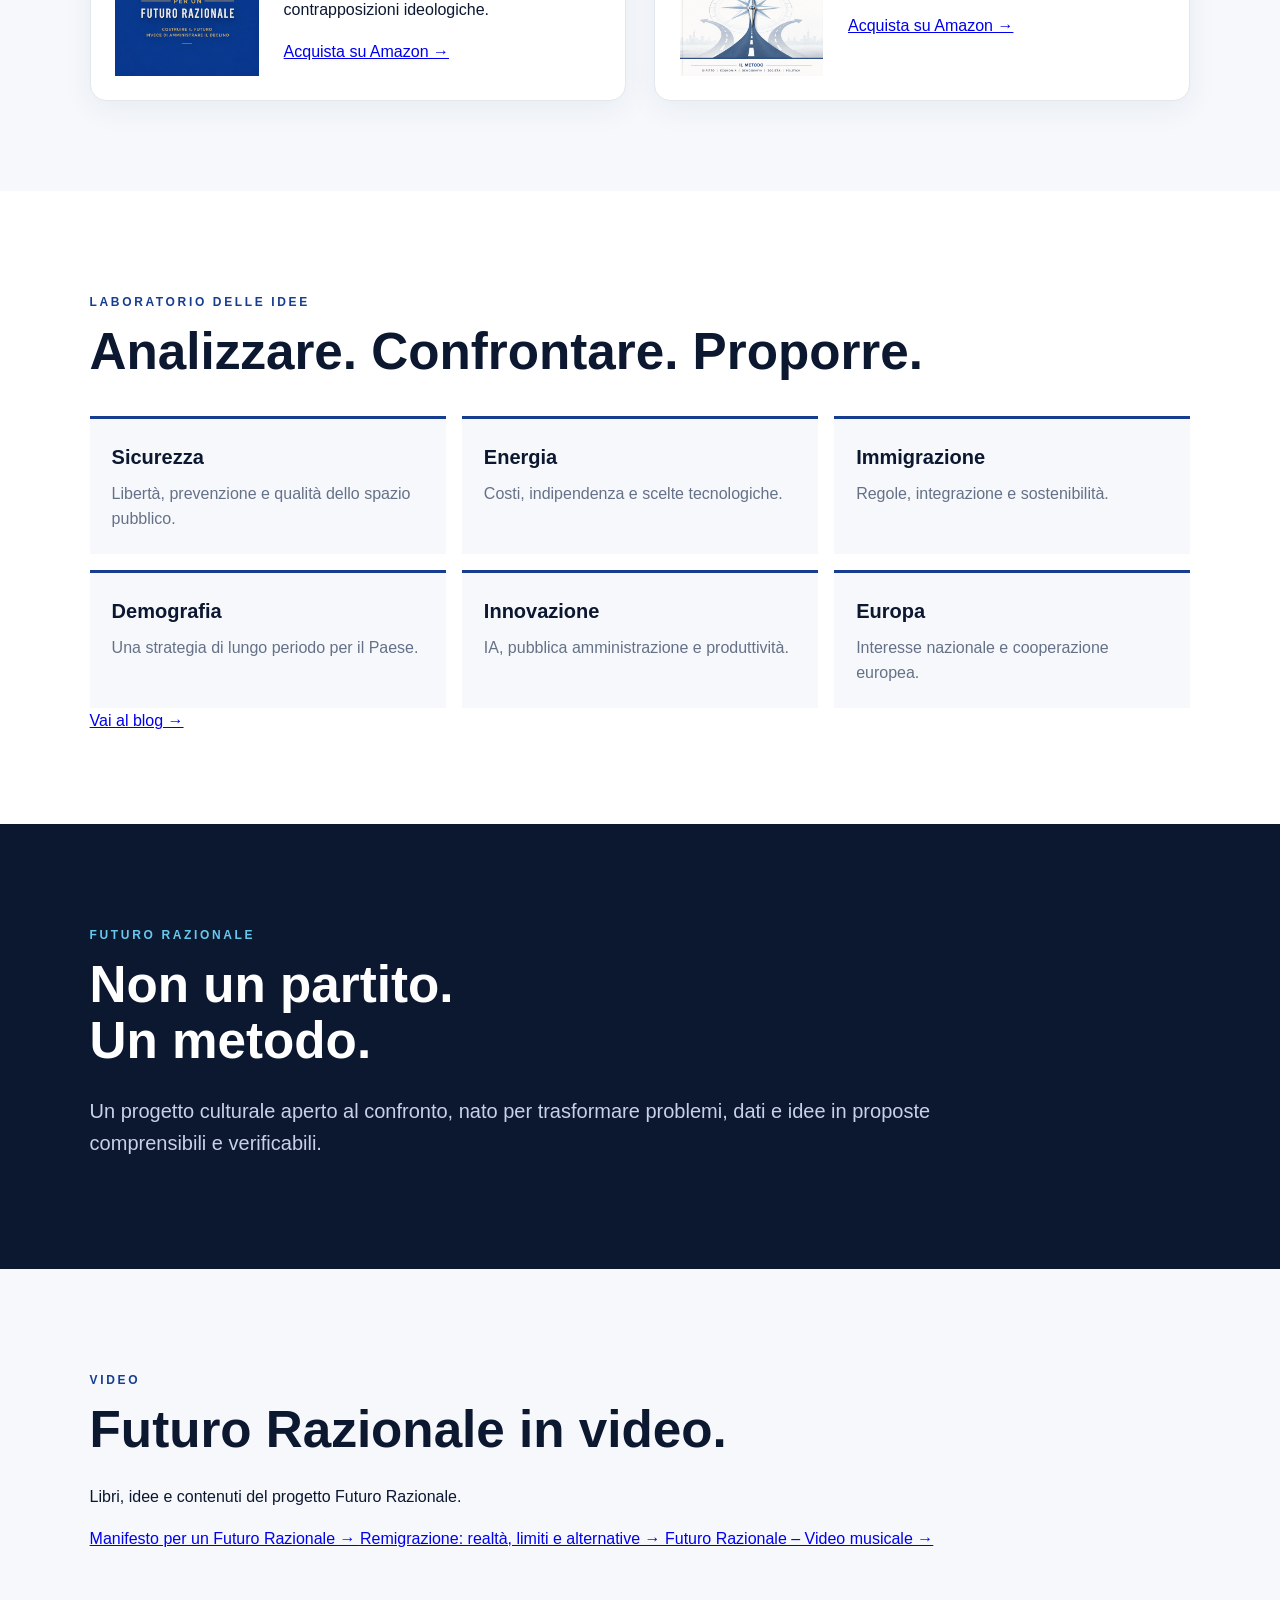
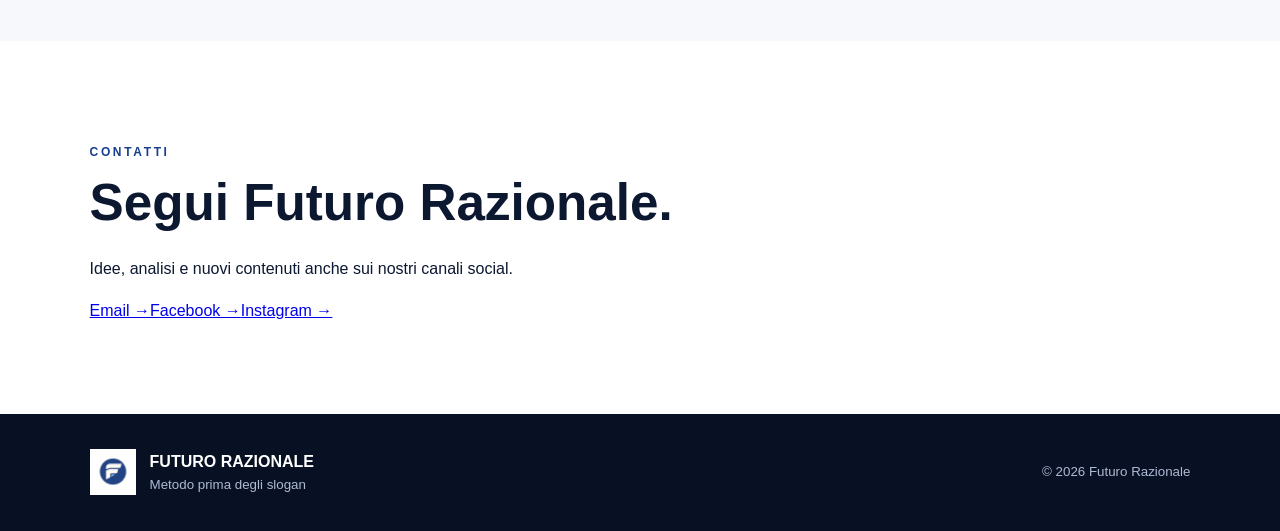
==== commit 51cf6dde: "Update index.html" ====
--- a/index.html
+++ b/index.html
@@ -1,5 +1,5 @@
 <!doctype html><html lang="it"><head><meta charset="utf-8"><meta name="viewport" content="width=device-width,initial-scale=1"><title>Futuro Razionale</title><meta name="description" content="Futuro Razionale: metodo prima degli slogan. Idee, analisi e proposte per il futuro."><link rel="icon" href="assets/logo.png"><link rel="stylesheet" href="style.css"></head><body>
-<header><a class="brand" href="#home"><img src="assets/logo.png" alt="Logo Futuro Razionale"><span>FUTURO RAZIONALE</span></a><button id="menu"class="menu-toggle" aria-label="Apri menu">☰</button><nav id="nav"class="nav-links"><a href="manifesto.html">Manifesto</a><a href="#libri">Libri</a><a href="#articoli">Articoli</a><a href="#progetto">Il progetto</a><a href="#contatti">Contatti</a></nav></header>
+<header><a class="brand" href="#home"><img src="assets/logo.png" alt="Logo Futuro Razionale"><span>FUTURO RAZIONALE</span></a><button id="menu"class="menu-toggle" aria-label="Apri menu">☰</button><nav id="nav"class="nav-links"><a href="manifesto.html">Manifesto</a><a href="#libri">Libri</a><a href="#articoli">Articoli</a><a href="#video">Video</a><a href="#progetto">Il progetto</a><a href="#contatti">Contatti</a></nav></header>
 <main><section class="hero" id="home"><div><p class="eyebrow">METODO PRIMA DEGLI SLOGAN</p><h1>Comprendere il presente.<br><span>Progettare il futuro.</span></h1><p class="lead">Uno spazio indipendente di analisi, confronto e proposte per affrontare con razionalità le sfide del nostro tempo.</p><div class="actions"><a class="primary" href="manifesto.html">Scopri il Manifesto</a><a class="secondary" href="#libri">I libri</a></div></div><img class="hero-logo" src="assets/logo.png" alt="Futuro Razionale"></section>
 <section id="manifesto" class="section intro"><p class="eyebrow">IL MANIFESTO</p><h2>Le idee prima delle appartenenze.</h2><p>Futuro Razionale nasce dall'idea che i problemi complessi non possano essere risolti con slogan semplici. Dati, pragmatismo, responsabilità e capacità di mettere in discussione le proprie convinzioni sono il punto di partenza.</p><a class="textlink" href="progetto.html">Scopri il progetto →</a></section>
 <section id="libri" class="section alt"><p class="eyebrow">PUBBLICAZIONI</p><h2>I libri di Futuro Razionale</h2><div class="books"><article><img src="assets/manifesto.png" alt="Copertina Manifesto per un Futuro Razionale"><div><h3>Manifesto per un Futuro Razionale</h3><p>Una visione sintetica e concreta per ragionare sul futuro dell'Italia oltre le contrapposizioni ideologiche.</p><a class="book-link" href="https://amzn.eu/d/0e67tnmH" target="_blank" rel="noopener noreferrer">Acquista su Amazon →</a></div></article><article><img src="assets/remigrazione.png" alt="Copertina Remigrazione: realtà, limiti e alternative"><div><h3>Remigrazione: realtà, limiti e alternative</h3><p>Un'analisi del tema della remigrazione, delle sue criticità e delle possibili alternative.</p><a class="book-link" href="https://amzn.eu/d/08onGRVN" target="_blank" rel="noopener noreferrer">Acquista su Amazon →</a></div></article></div></section>
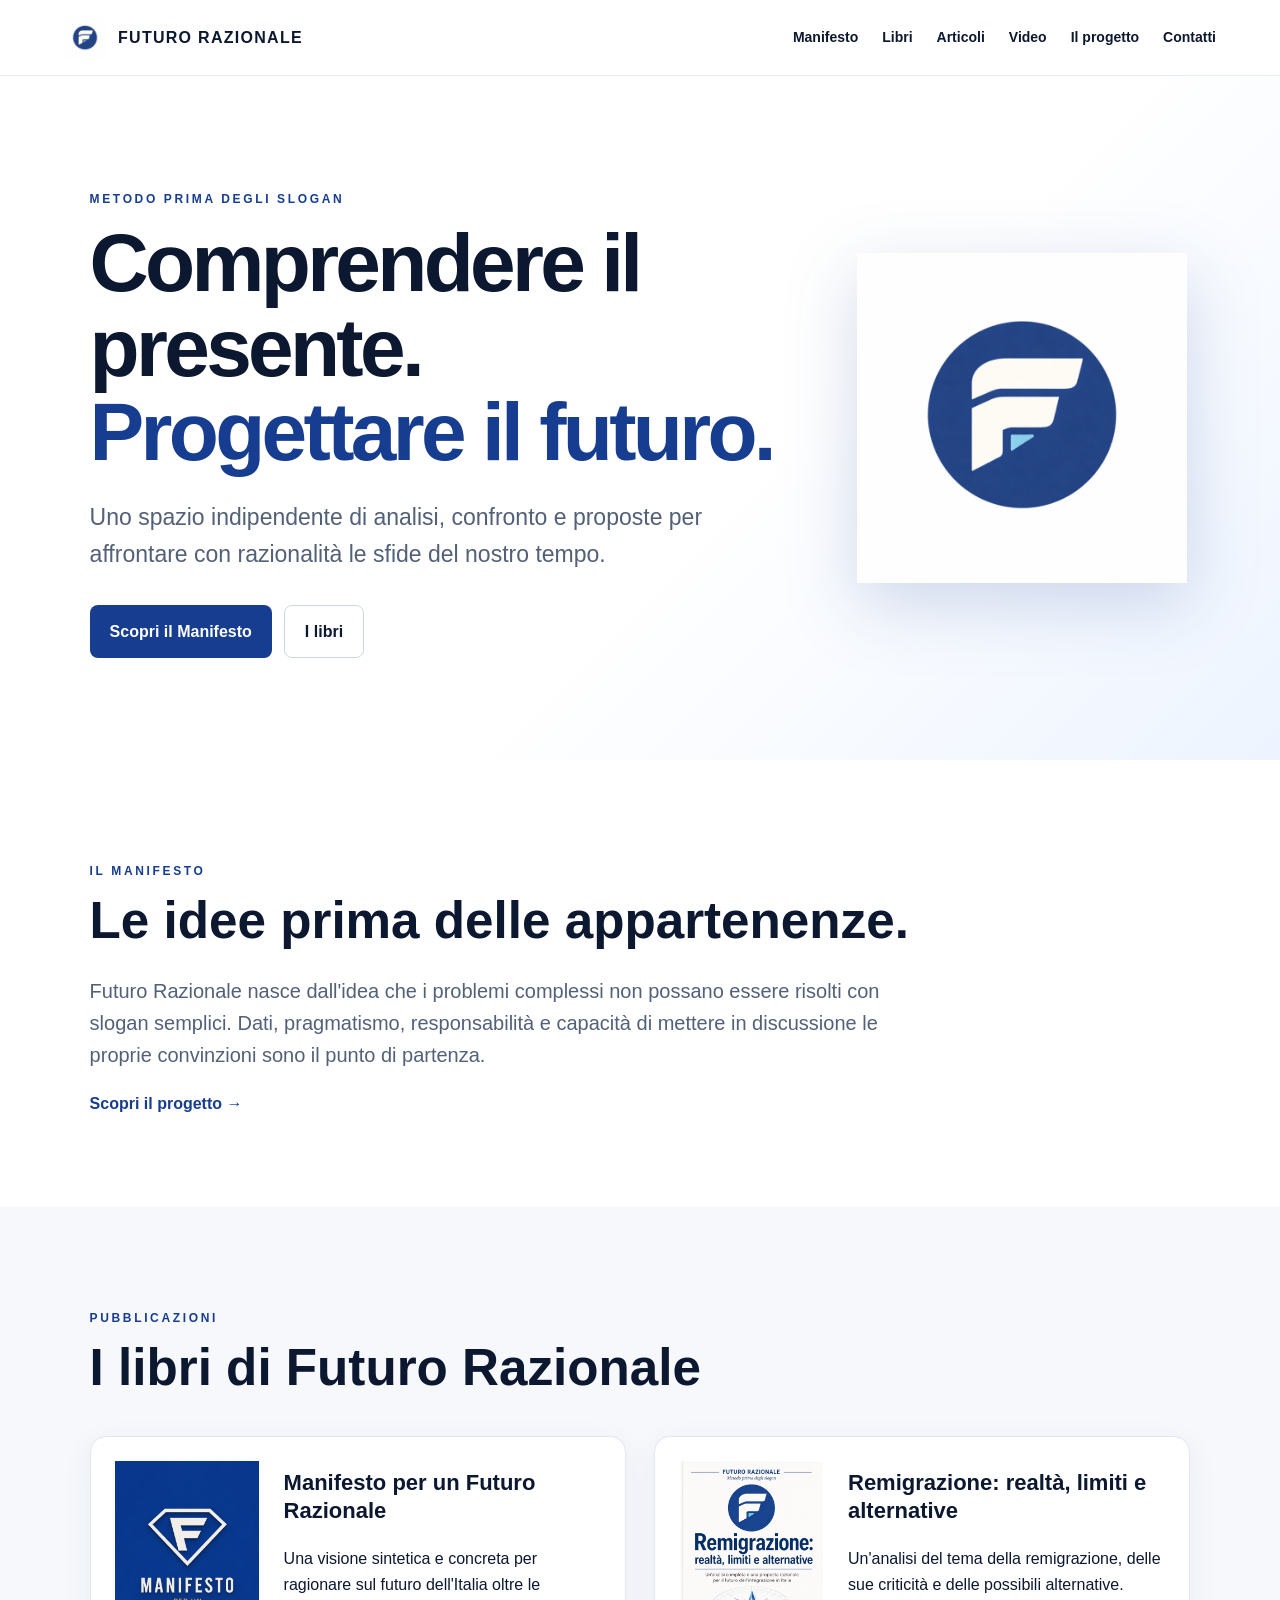
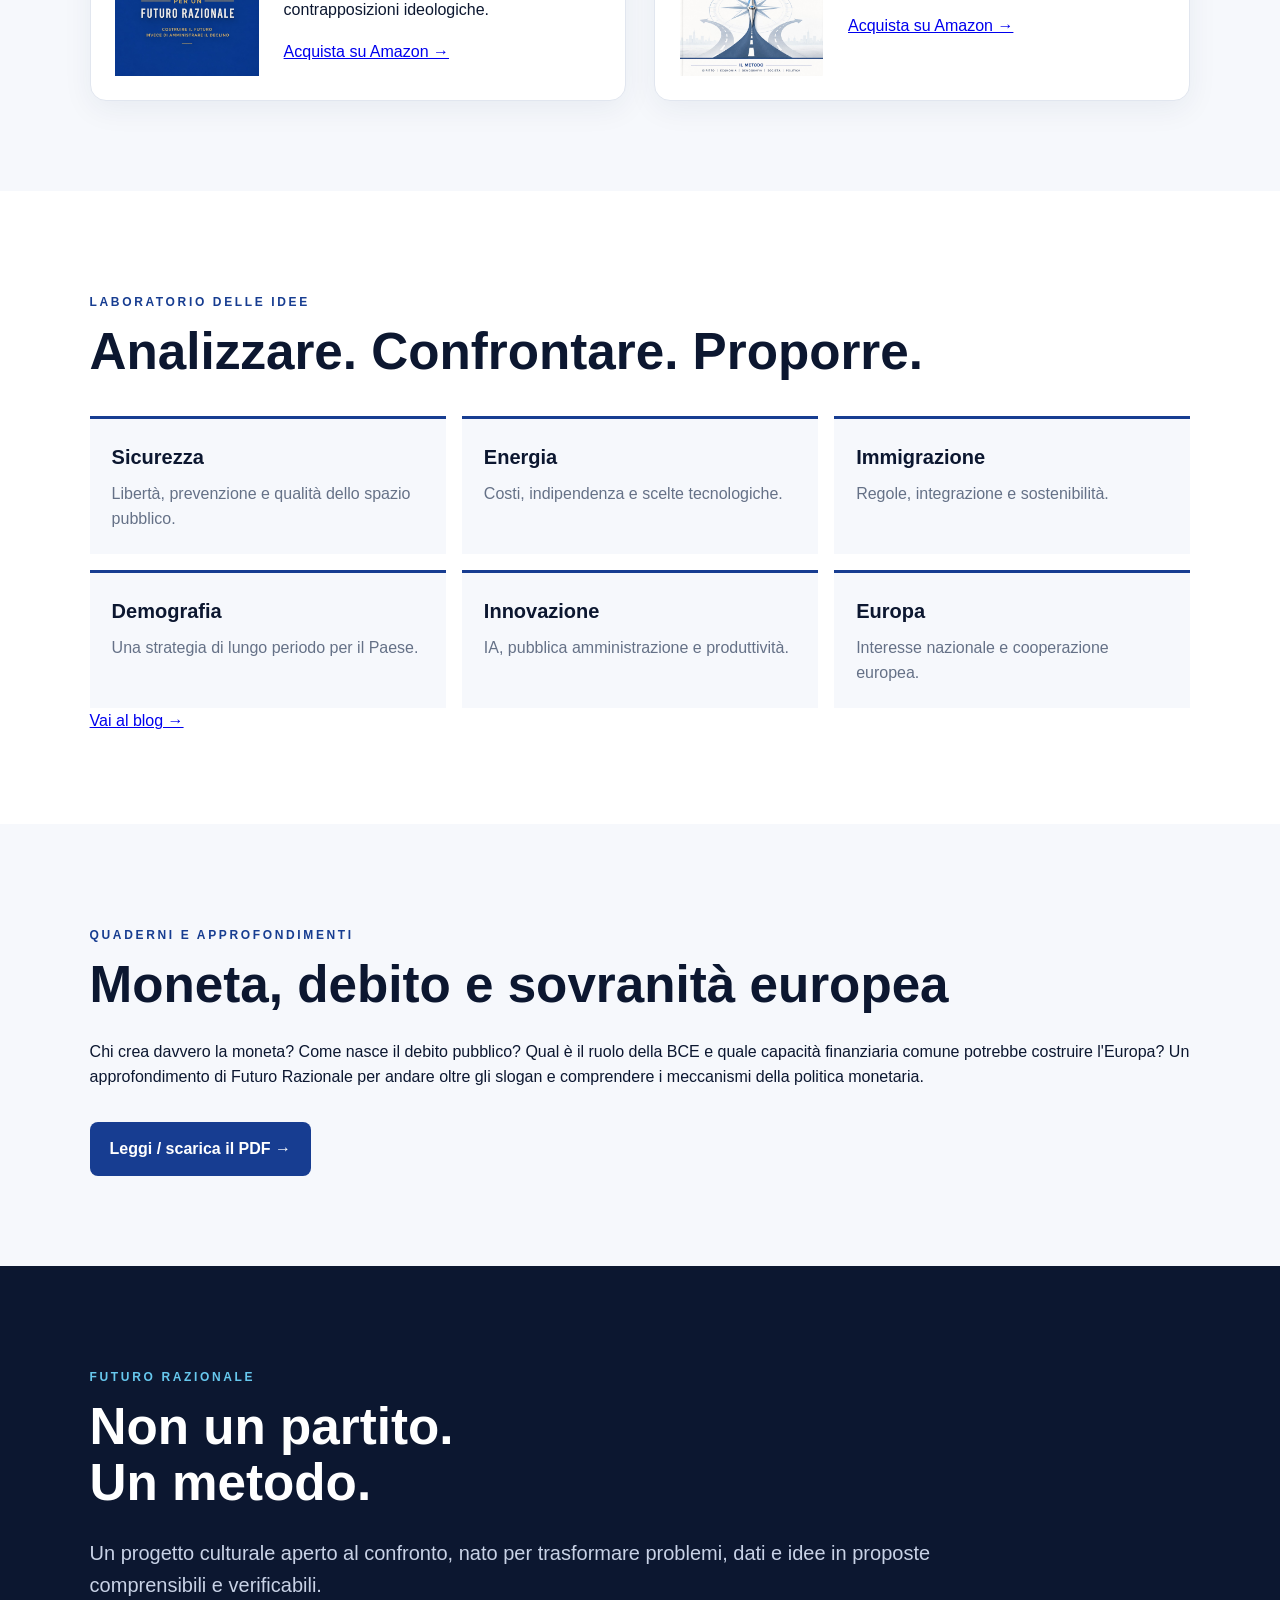
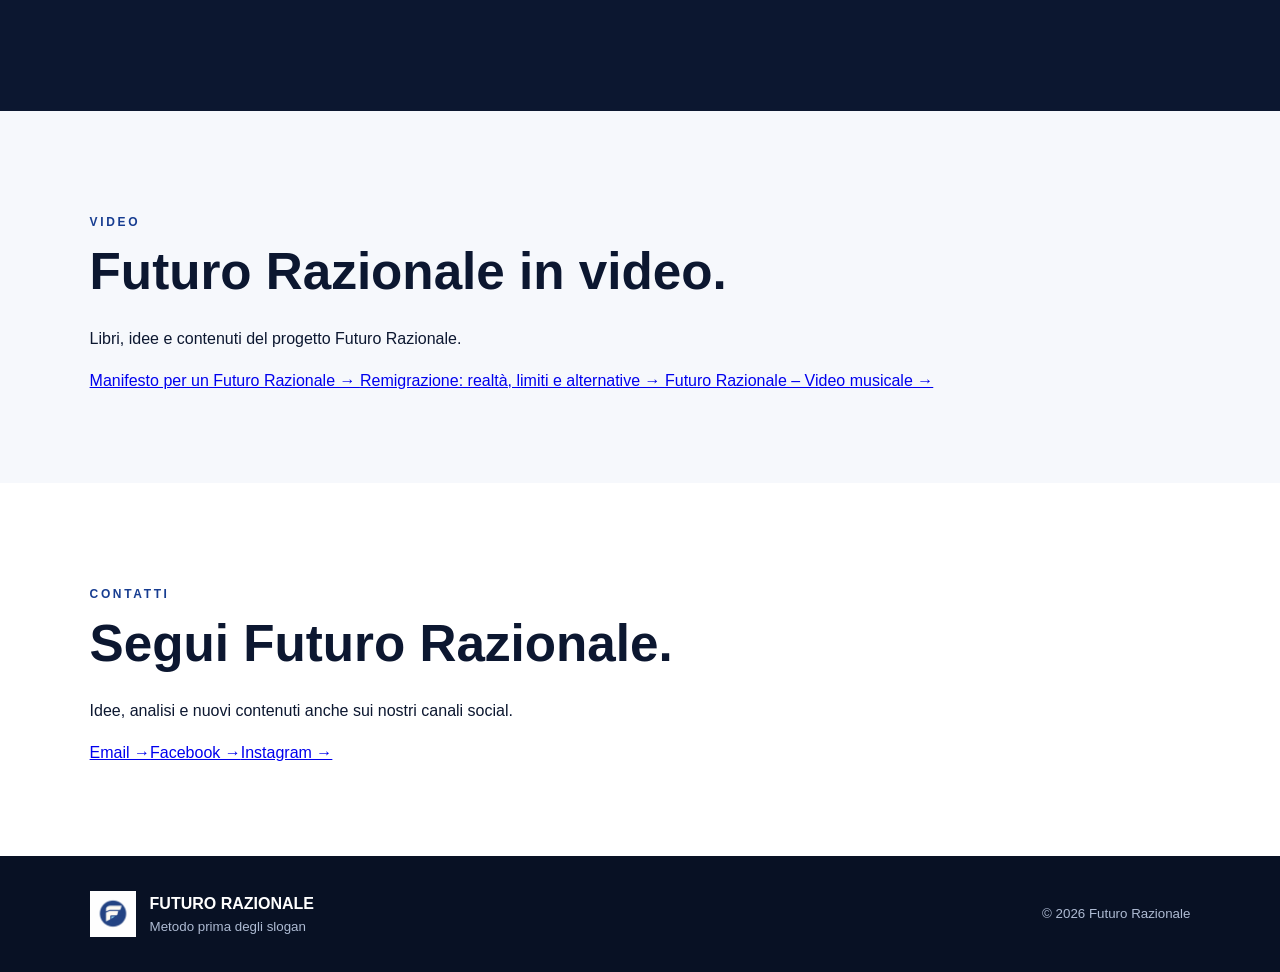
==== commit febac303: "Update index.html" ====
--- a/index.html
+++ b/index.html
@@ -4,6 +4,14 @@
 <section id="manifesto" class="section intro"><p class="eyebrow">IL MANIFESTO</p><h2>Le idee prima delle appartenenze.</h2><p>Futuro Razionale nasce dall'idea che i problemi complessi non possano essere risolti con slogan semplici. Dati, pragmatismo, responsabilità e capacità di mettere in discussione le proprie convinzioni sono il punto di partenza.</p><a class="textlink" href="progetto.html">Scopri il progetto →</a></section>
 <section id="libri" class="section alt"><p class="eyebrow">PUBBLICAZIONI</p><h2>I libri di Futuro Razionale</h2><div class="books"><article><img src="assets/manifesto.png" alt="Copertina Manifesto per un Futuro Razionale"><div><h3>Manifesto per un Futuro Razionale</h3><p>Una visione sintetica e concreta per ragionare sul futuro dell'Italia oltre le contrapposizioni ideologiche.</p><a class="book-link" href="https://amzn.eu/d/0e67tnmH" target="_blank" rel="noopener noreferrer">Acquista su Amazon →</a></div></article><article><img src="assets/remigrazione.png" alt="Copertina Remigrazione: realtà, limiti e alternative"><div><h3>Remigrazione: realtà, limiti e alternative</h3><p>Un'analisi del tema della remigrazione, delle sue criticità e delle possibili alternative.</p><a class="book-link" href="https://amzn.eu/d/08onGRVN" target="_blank" rel="noopener noreferrer">Acquista su Amazon →</a></div></article></div></section>
 <section id="articoli" class="section"><p class="eyebrow">LABORATORIO DELLE IDEE</p><h2>Analizzare. Confrontare. Proporre.</h2><div class="topics"><div><b>Sicurezza</b><span>Libertà, prevenzione e qualità dello spazio pubblico.</span></div><div><b>Energia</b><span>Costi, indipendenza e scelte tecnologiche.</span></div><div><b>Immigrazione</b><span>Regole, integrazione e sostenibilità.</span></div><div><b>Demografia</b><span>Una strategia di lungo periodo per il Paese.</span></div><div><b>Innovazione</b><span>IA, pubblica amministrazione e produttività.</span></div><div><b>Europa</b><span>Interesse nazionale e cooperazione europea.</span></div></div><a class="book-link" href="https://futuro-razionale.blogspot.com/" target="_blank" rel="noopener noreferrer">Vai al blog →</a></section>
+<section id="approfondimenti" class="section alt">
+  <p class="eyebrow">QUADERNI E APPROFONDIMENTI</p>
+  <h2>Moneta, debito e sovranità europea</h2>
+  <p>Chi crea davvero la moneta? Come nasce il debito pubblico? Qual è il ruolo della BCE e quale capacità finanziaria comune potrebbe costruire l'Europa? Un approfondimento di Futuro Razionale per andare oltre gli slogan e comprendere i meccanismi della politica monetaria.</p>
+  <div class="actions">
+    <a class="primary" href="moneta-debito-europa.pdf" target="_blank" rel="noopener noreferrer">Leggi / scarica il PDF →</a>
+  </div>
+</section>
 <section id="progetto" class="section statement"><p class="eyebrow">FUTURO RAZIONALE</p><h2>Non un partito.<br>Un metodo.</h2><p>Un progetto culturale aperto al confronto, nato per trasformare problemi, dati e idee in proposte comprensibili e verificabili.</p></section>
 <section id="video" class="section alt">
   <p class="eyebrow">VIDEO</p>
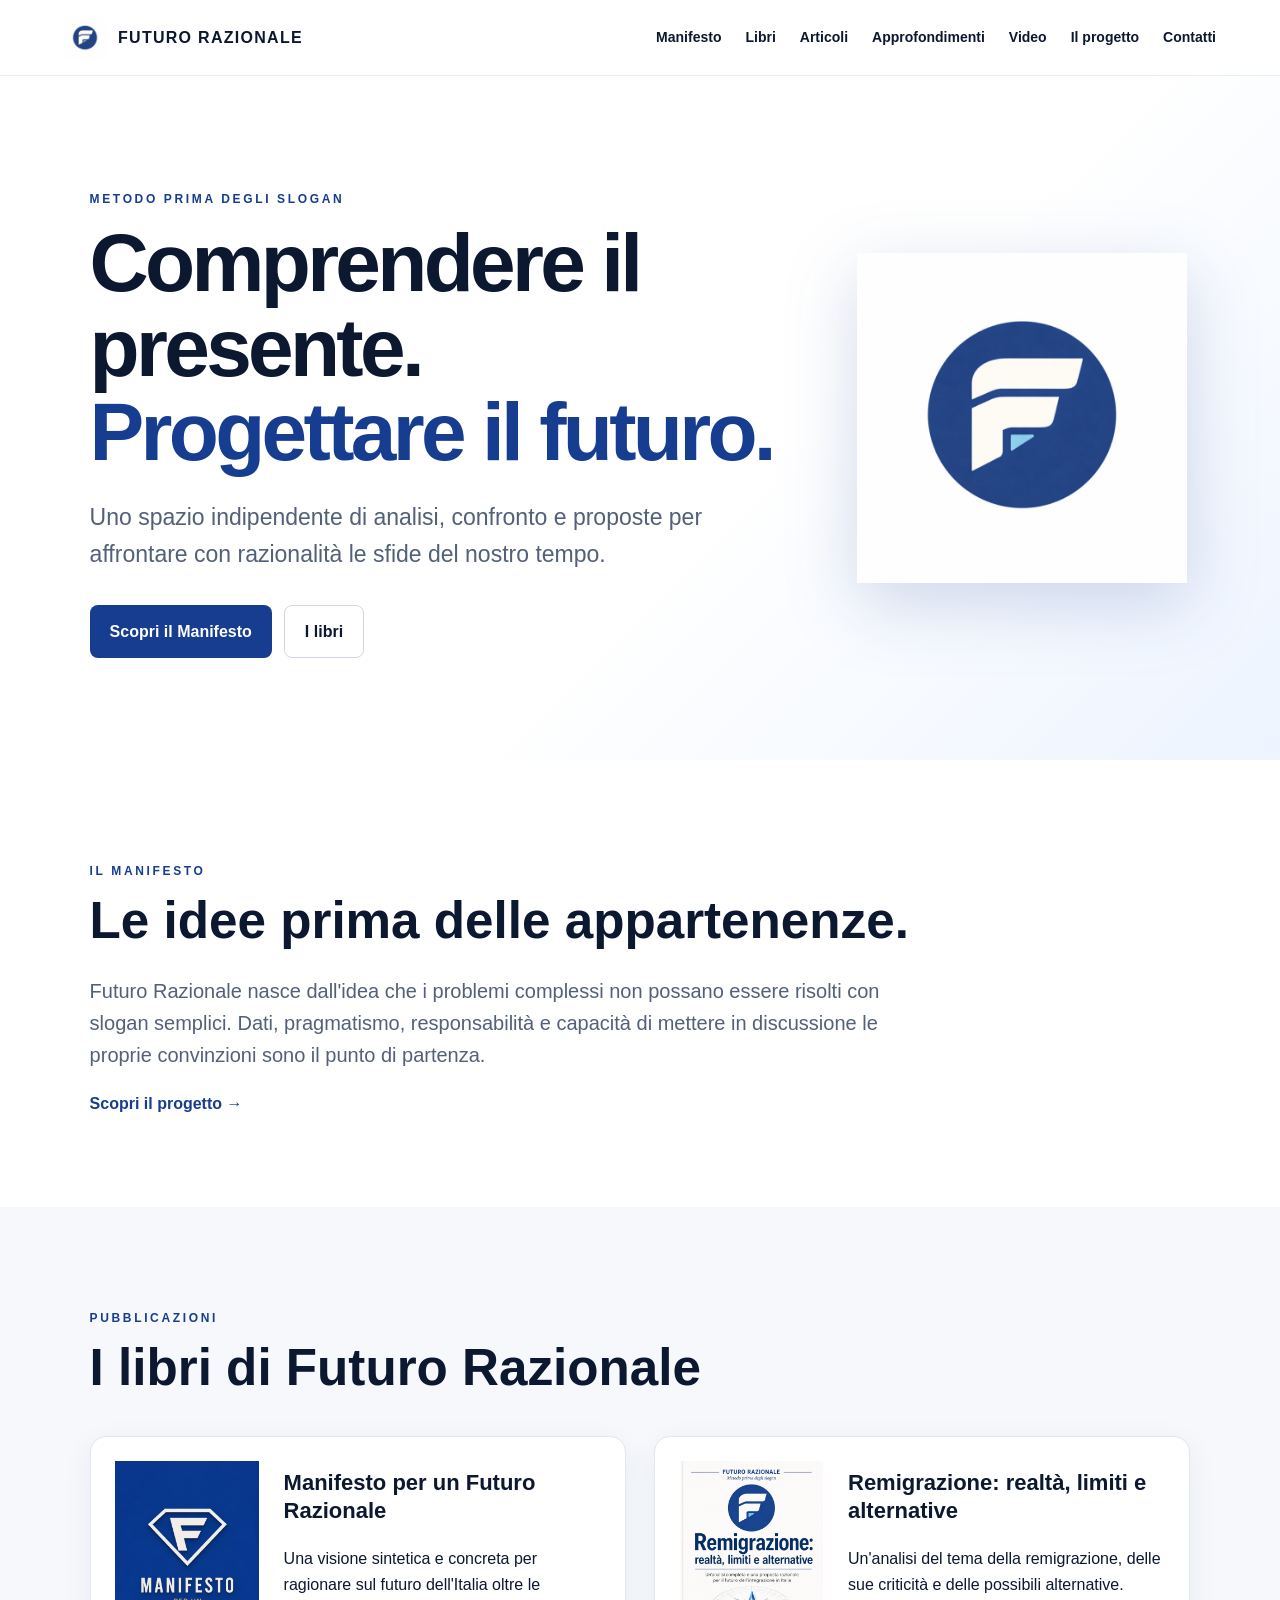
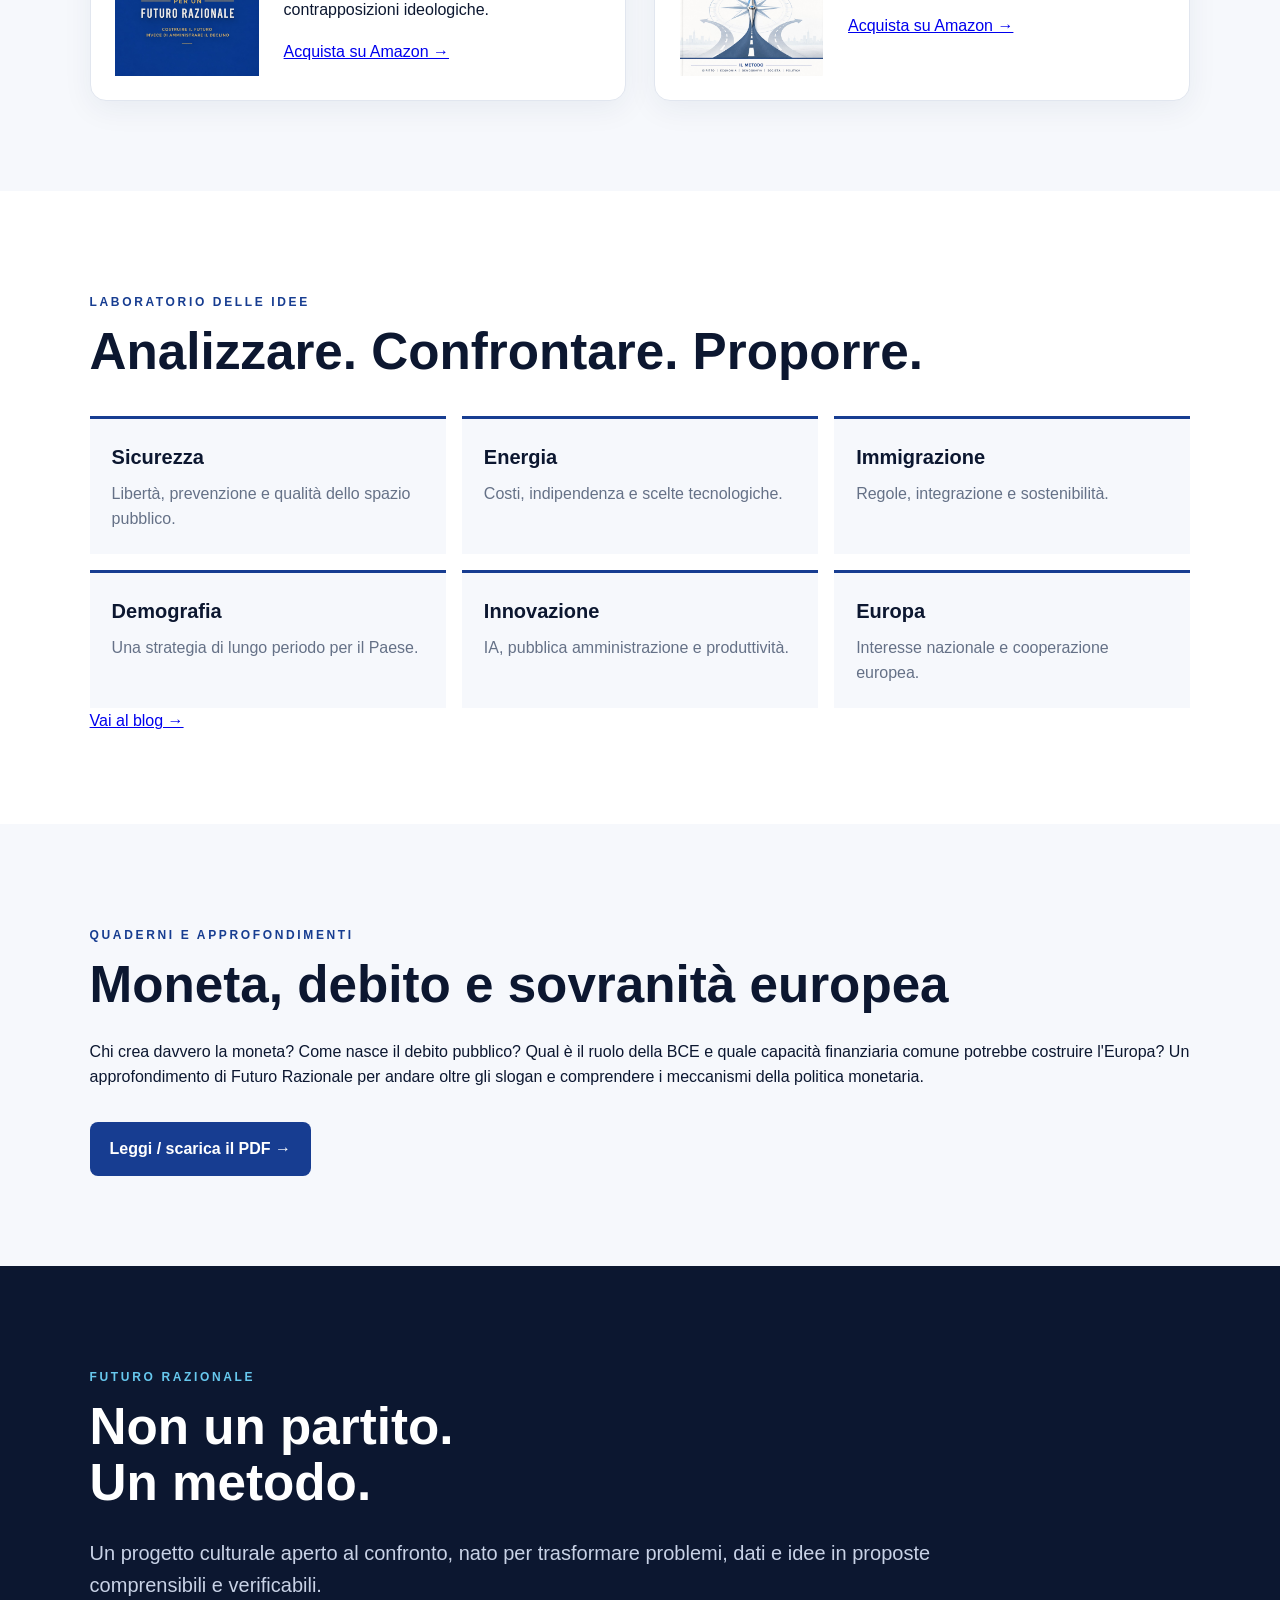
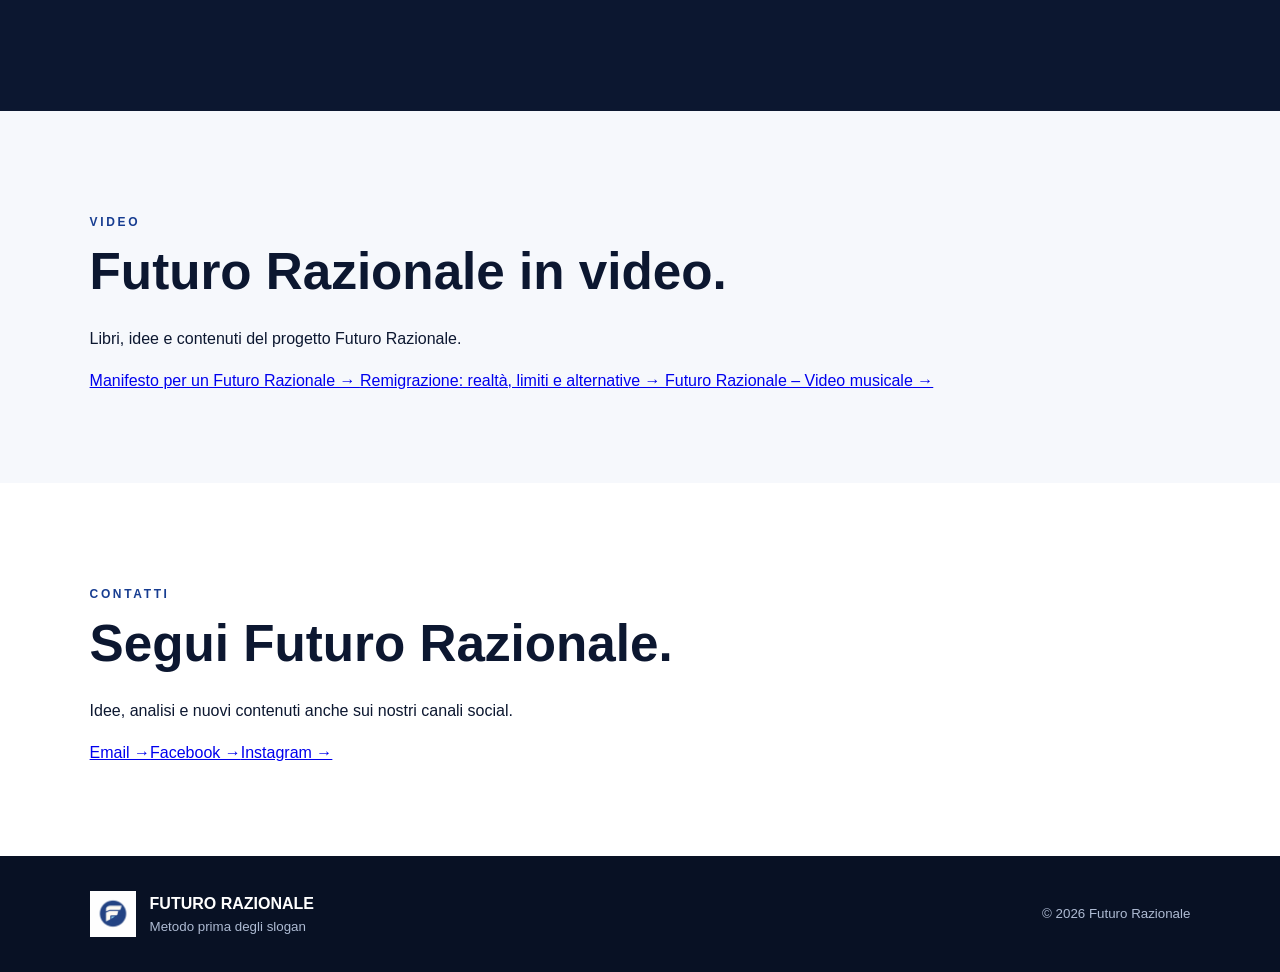
==== commit c46852de: "Update index.html" ====
--- a/index.html
+++ b/index.html
@@ -1,5 +1,5 @@
 <!doctype html><html lang="it"><head><meta charset="utf-8"><meta name="viewport" content="width=device-width,initial-scale=1"><title>Futuro Razionale</title><meta name="description" content="Futuro Razionale: metodo prima degli slogan. Idee, analisi e proposte per il futuro."><link rel="icon" href="assets/logo.png"><link rel="stylesheet" href="style.css"></head><body>
-<header><a class="brand" href="#home"><img src="assets/logo.png" alt="Logo Futuro Razionale"><span>FUTURO RAZIONALE</span></a><button id="menu"class="menu-toggle" aria-label="Apri menu">☰</button><nav id="nav"class="nav-links"><a href="manifesto.html">Manifesto</a><a href="#libri">Libri</a><a href="#articoli">Articoli</a><a href="#video">Video</a><a href="#progetto">Il progetto</a><a href="#contatti">Contatti</a></nav></header>
+<header><a class="brand" href="#home"><img src="assets/logo.png" alt="Logo Futuro Razionale"><span>FUTURO RAZIONALE</span></a><button id="menu"class="menu-toggle" aria-label="Apri menu">☰</button><nav id="nav"class="nav-links"><a href="manifesto.html">Manifesto</a><a href="#libri">Libri</a><a href="#articoli">Articoli</a><a href="#approfondimenti">Approfondimenti</a><a href="#video">Video</a><a href="#progetto">Il progetto</a><a href="#contatti">Contatti</a></nav></header>
 <main><section class="hero" id="home"><div><p class="eyebrow">METODO PRIMA DEGLI SLOGAN</p><h1>Comprendere il presente.<br><span>Progettare il futuro.</span></h1><p class="lead">Uno spazio indipendente di analisi, confronto e proposte per affrontare con razionalità le sfide del nostro tempo.</p><div class="actions"><a class="primary" href="manifesto.html">Scopri il Manifesto</a><a class="secondary" href="#libri">I libri</a></div></div><img class="hero-logo" src="assets/logo.png" alt="Futuro Razionale"></section>
 <section id="manifesto" class="section intro"><p class="eyebrow">IL MANIFESTO</p><h2>Le idee prima delle appartenenze.</h2><p>Futuro Razionale nasce dall'idea che i problemi complessi non possano essere risolti con slogan semplici. Dati, pragmatismo, responsabilità e capacità di mettere in discussione le proprie convinzioni sono il punto di partenza.</p><a class="textlink" href="progetto.html">Scopri il progetto →</a></section>
 <section id="libri" class="section alt"><p class="eyebrow">PUBBLICAZIONI</p><h2>I libri di Futuro Razionale</h2><div class="books"><article><img src="assets/manifesto.png" alt="Copertina Manifesto per un Futuro Razionale"><div><h3>Manifesto per un Futuro Razionale</h3><p>Una visione sintetica e concreta per ragionare sul futuro dell'Italia oltre le contrapposizioni ideologiche.</p><a class="book-link" href="https://amzn.eu/d/0e67tnmH" target="_blank" rel="noopener noreferrer">Acquista su Amazon →</a></div></article><article><img src="assets/remigrazione.png" alt="Copertina Remigrazione: realtà, limiti e alternative"><div><h3>Remigrazione: realtà, limiti e alternative</h3><p>Un'analisi del tema della remigrazione, delle sue criticità e delle possibili alternative.</p><a class="book-link" href="https://amzn.eu/d/08onGRVN" target="_blank" rel="noopener noreferrer">Acquista su Amazon →</a></div></article></div></section>
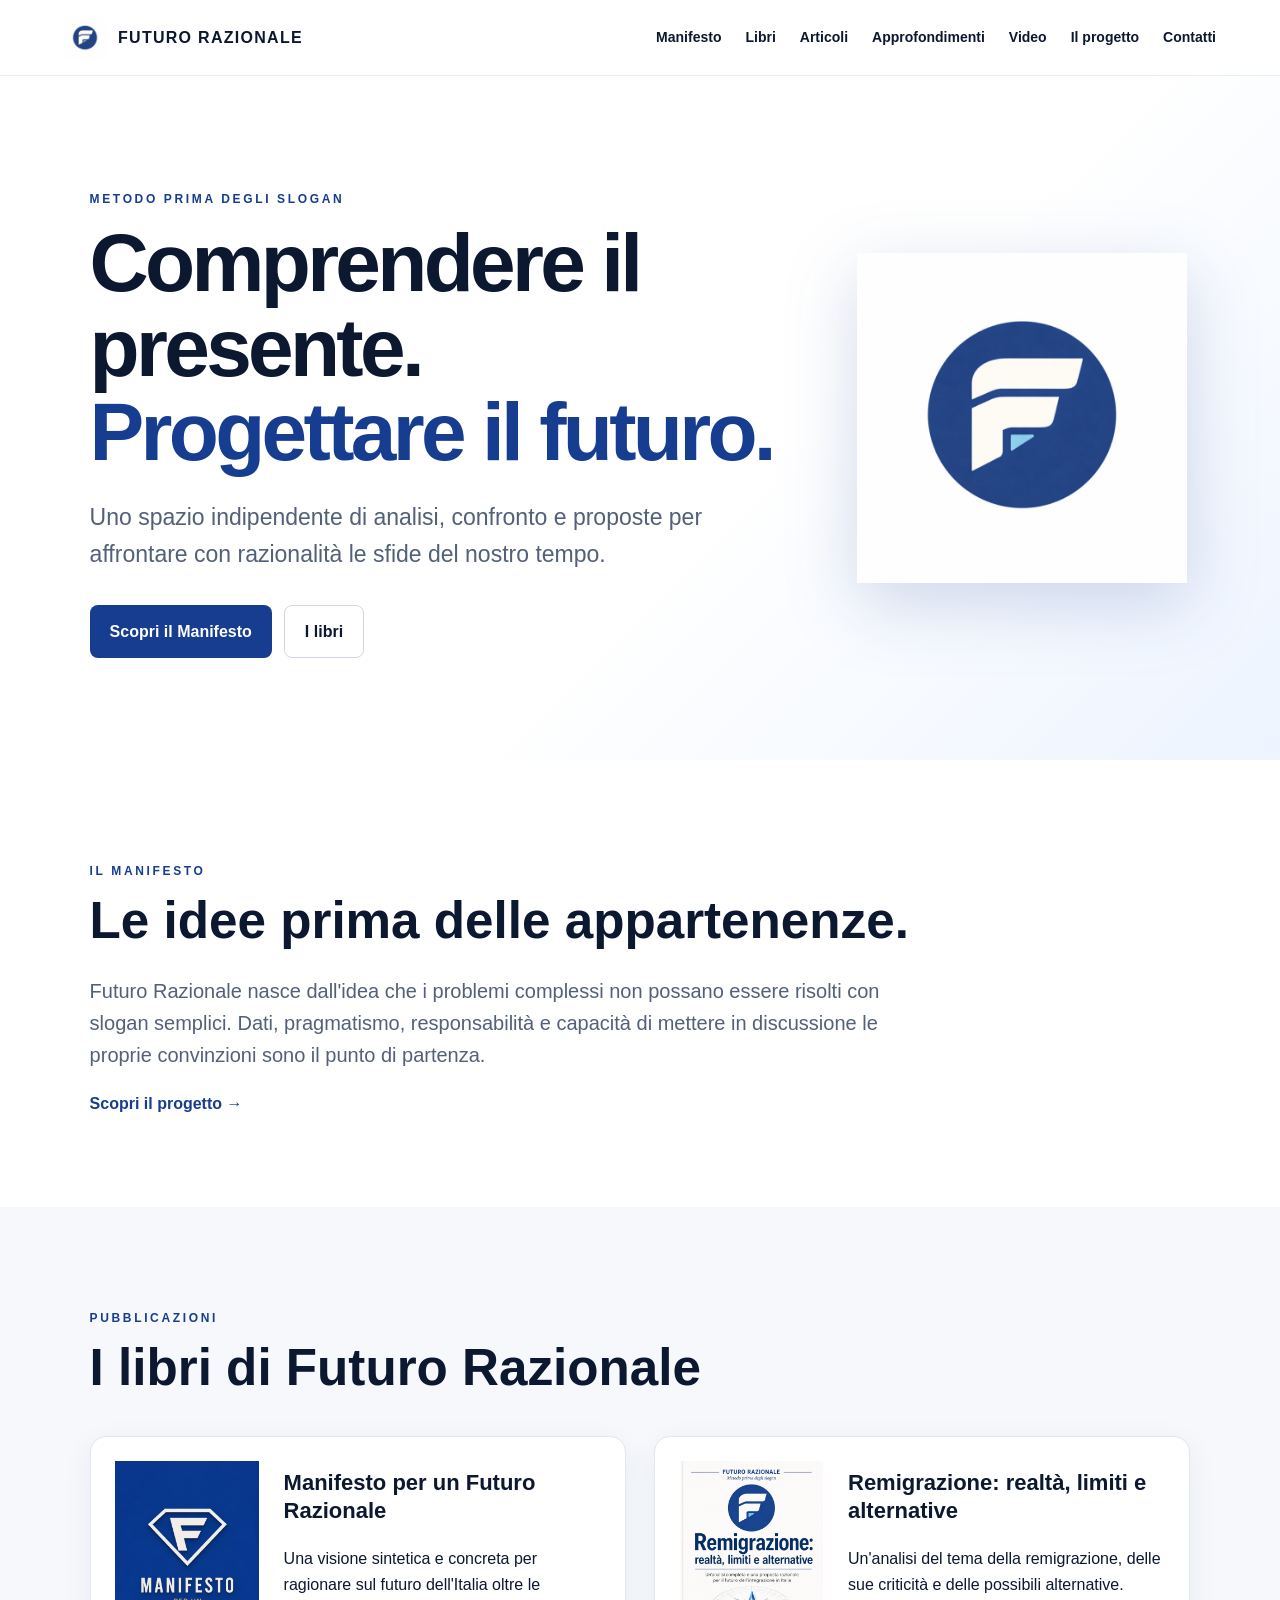
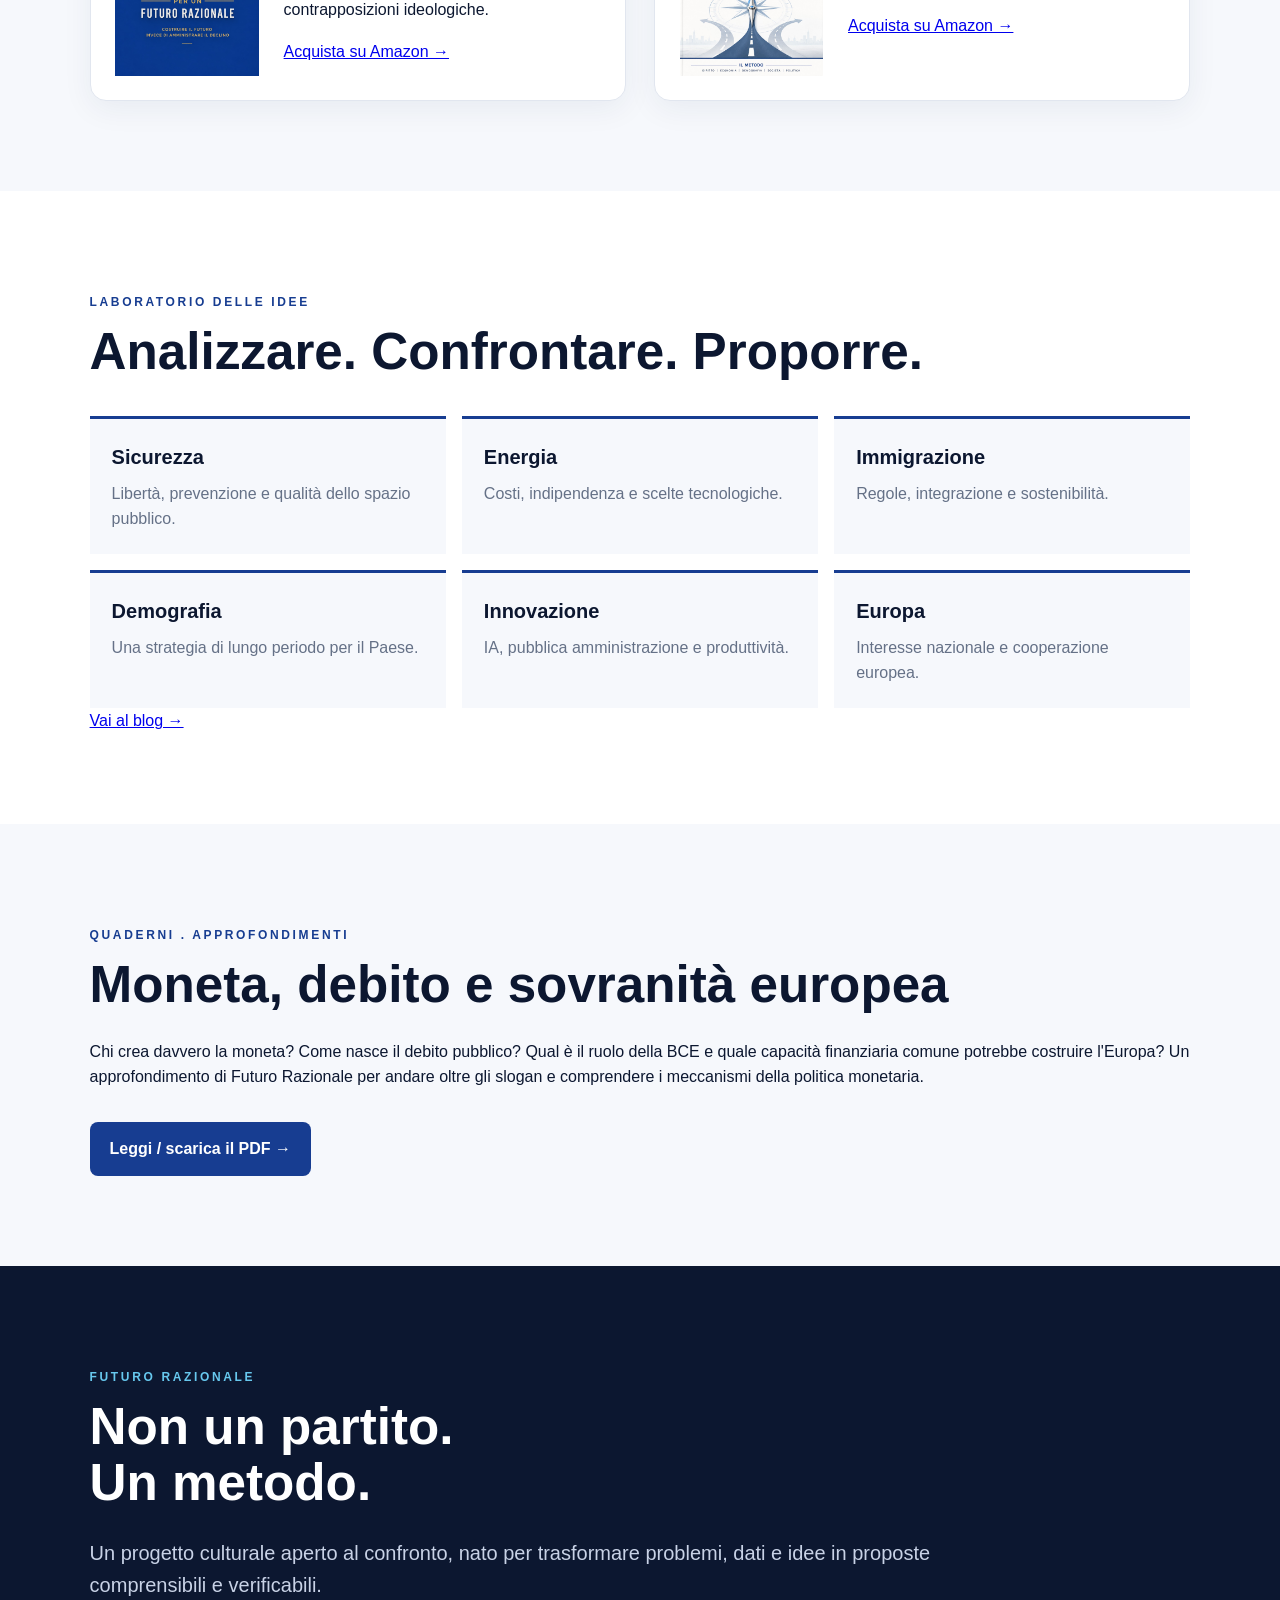
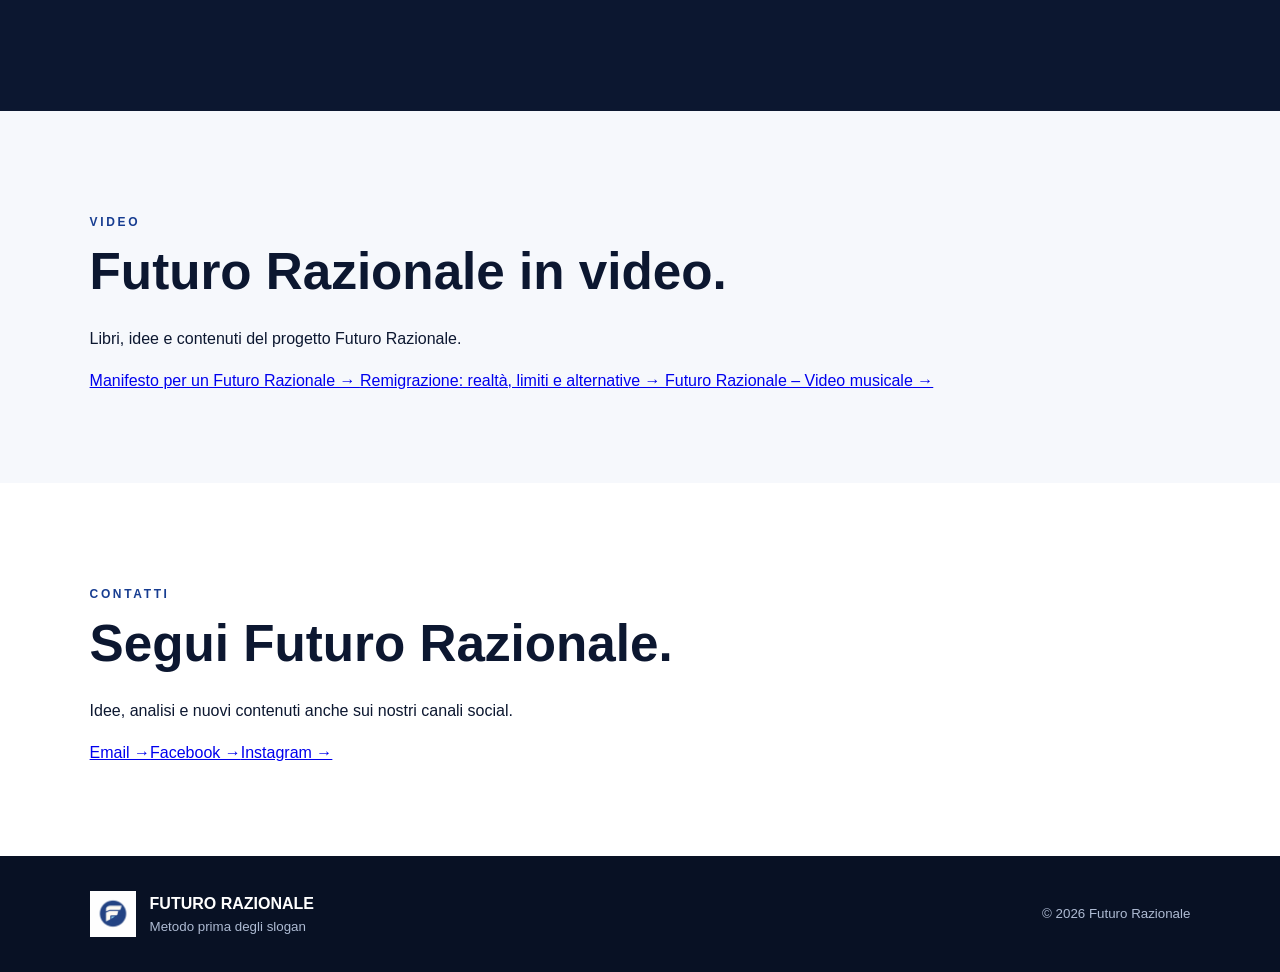
==== commit b0ce7efa: "Update index.html" ====
--- a/index.html
+++ b/index.html
@@ -5,7 +5,7 @@
 <section id="libri" class="section alt"><p class="eyebrow">PUBBLICAZIONI</p><h2>I libri di Futuro Razionale</h2><div class="books"><article><img src="assets/manifesto.png" alt="Copertina Manifesto per un Futuro Razionale"><div><h3>Manifesto per un Futuro Razionale</h3><p>Una visione sintetica e concreta per ragionare sul futuro dell'Italia oltre le contrapposizioni ideologiche.</p><a class="book-link" href="https://amzn.eu/d/0e67tnmH" target="_blank" rel="noopener noreferrer">Acquista su Amazon →</a></div></article><article><img src="assets/remigrazione.png" alt="Copertina Remigrazione: realtà, limiti e alternative"><div><h3>Remigrazione: realtà, limiti e alternative</h3><p>Un'analisi del tema della remigrazione, delle sue criticità e delle possibili alternative.</p><a class="book-link" href="https://amzn.eu/d/08onGRVN" target="_blank" rel="noopener noreferrer">Acquista su Amazon →</a></div></article></div></section>
 <section id="articoli" class="section"><p class="eyebrow">LABORATORIO DELLE IDEE</p><h2>Analizzare. Confrontare. Proporre.</h2><div class="topics"><div><b>Sicurezza</b><span>Libertà, prevenzione e qualità dello spazio pubblico.</span></div><div><b>Energia</b><span>Costi, indipendenza e scelte tecnologiche.</span></div><div><b>Immigrazione</b><span>Regole, integrazione e sostenibilità.</span></div><div><b>Demografia</b><span>Una strategia di lungo periodo per il Paese.</span></div><div><b>Innovazione</b><span>IA, pubblica amministrazione e produttività.</span></div><div><b>Europa</b><span>Interesse nazionale e cooperazione europea.</span></div></div><a class="book-link" href="https://futuro-razionale.blogspot.com/" target="_blank" rel="noopener noreferrer">Vai al blog →</a></section>
 <section id="approfondimenti" class="section alt">
-  <p class="eyebrow">QUADERNI E APPROFONDIMENTI</p>
+  <p class="eyebrow">QUADERNI . APPROFONDIMENTI</p>
   <h2>Moneta, debito e sovranità europea</h2>
   <p>Chi crea davvero la moneta? Come nasce il debito pubblico? Qual è il ruolo della BCE e quale capacità finanziaria comune potrebbe costruire l'Europa? Un approfondimento di Futuro Razionale per andare oltre gli slogan e comprendere i meccanismi della politica monetaria.</p>
   <div class="actions">
